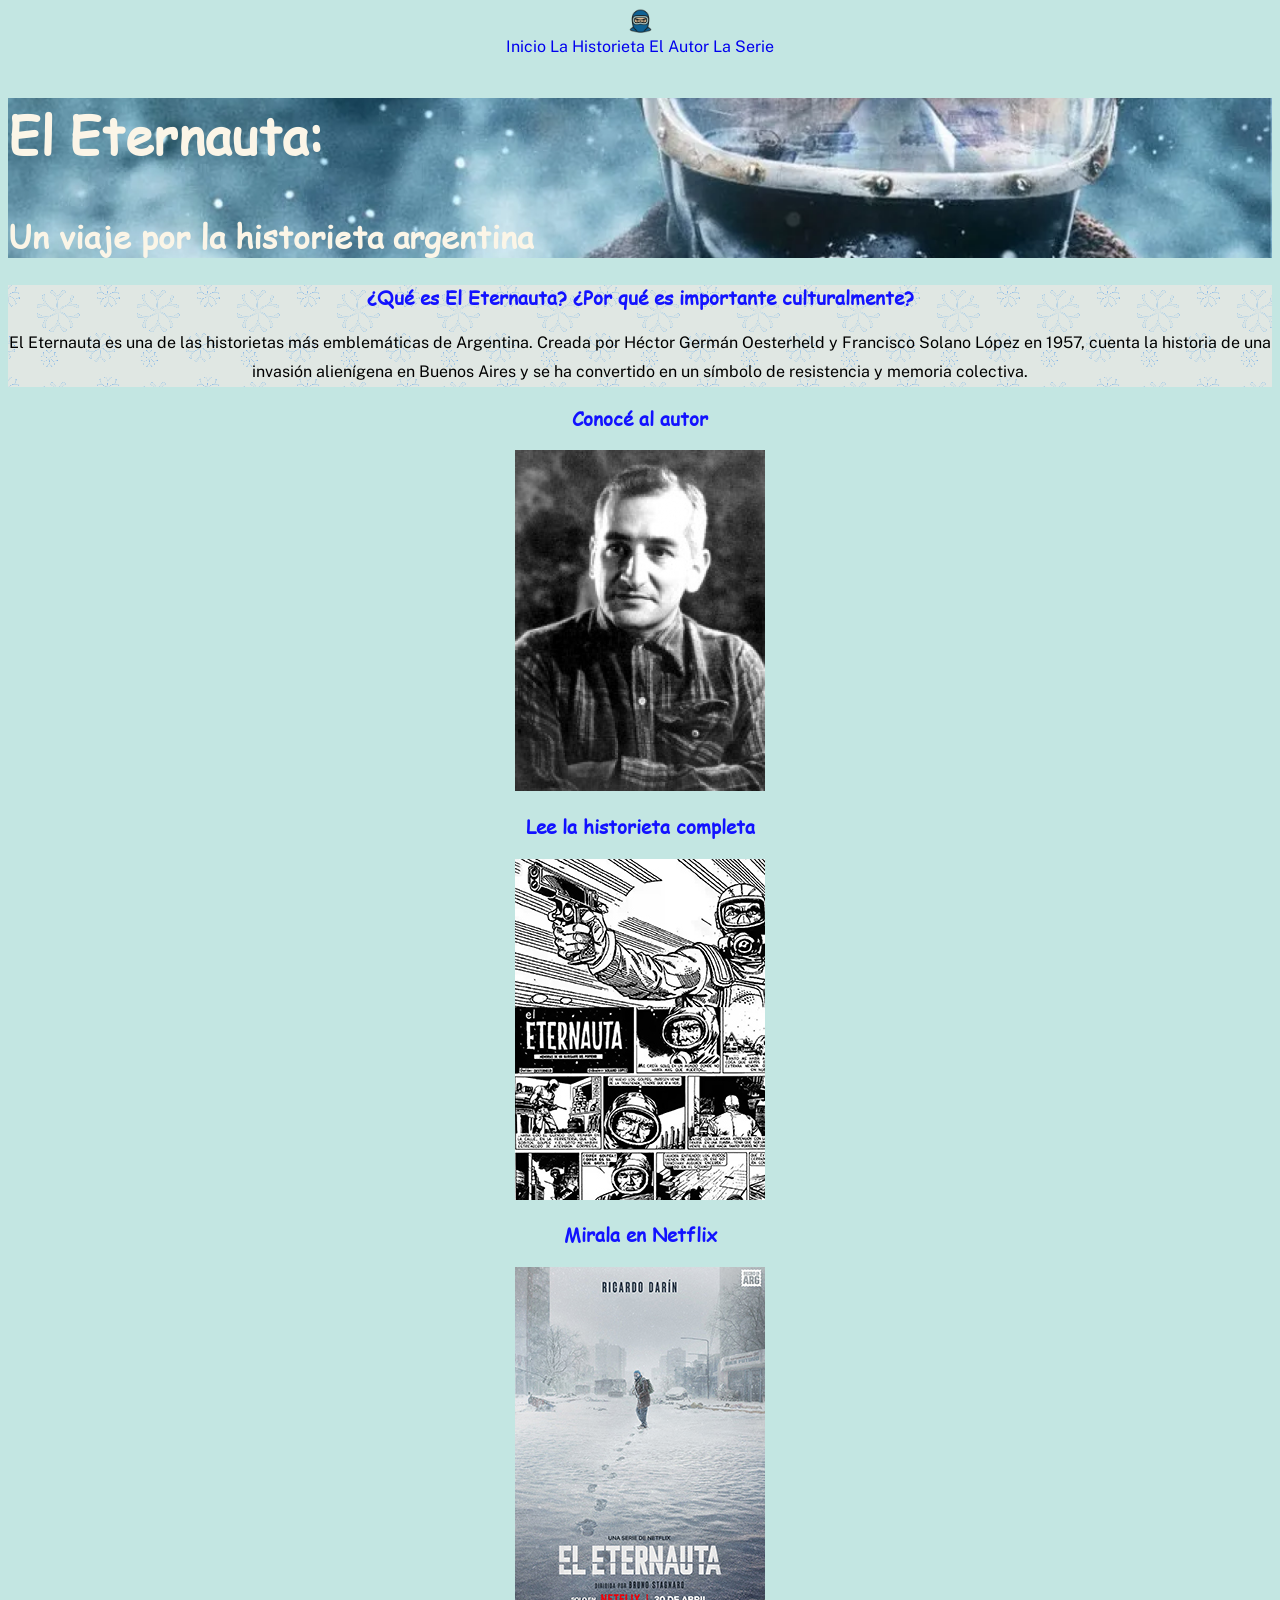
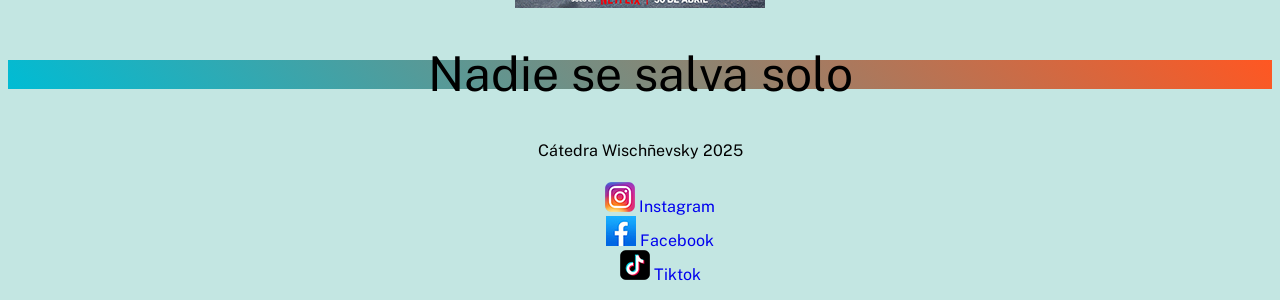
==== index.html @ 29f0e9a1 "la primera vez que pruebo subir mi tp" ====
<!DOCTYPE html>
<html>

<head>
    <meta charset="UTF-8" />
    <title>El Eternauta by Nerea</title>
    <link rel="stylesheet" type="text/css" href="estilos.css">
    <style>
        @import url('https://fonts.googleapis.com/css2?family=Public+Sans:ital,wght@0,100..900;1,100..900&display=swap');
    </style>
</head>

<body>
    <header>
        <img src="img/eternauta-logo.png" alt="Logo del Eternauta" width="25" height="25" />
        <nav>
            <a href="#">Inicio</a>
            <a href="#">La Historieta</a>
            <a href="#">El Autor</a>
            <a href="#">La Serie</a>
        </nav>
    </header>
    <main>
        <!-- Esto es un comentario -->
        <!-- Aca va ser un hero -->
        <section id="hero">
            <h1>El Eternauta:</h1>
            <h2>Un viaje por la historieta argentina</h2>
        </section>
        <!-- pequeña descripción -->
        <section id="bienvenida">
            <h3>¿Qué es El Eternauta? ¿Por qué es importante culturalmente?</h3>
            <p>El Eternauta es una de las historietas más emblemáticas de Argentina. Creada por Héctor Germán Oesterheld
                y Francisco Solano López en 1957, cuenta la historia de una invasión alienígena en Buenos Aires y se ha
                convertido en un símbolo de resistencia y memoria colectiva.</p>
        </section>
        <!-- sobre el autor -->
        <section>
            <article>
                <h3>Conocé al autor</h3>
                <img src="img/hector-german-oesterheld-joven.jpg" alt="Foto de Oesterheld Joven" width="250" height="341">
            </article>
            <article>
                <h3>Lee la historieta completa</h3>
                <img src="img/el-eternauta-comic-panel.jpg" alt="Página extraida del comic El Eternauta" width="250" height="341">
            </article>
            <article>
                <h3>Mirala en Netflix</h3>
                <img src="img/el-eternauta-netflix-poster.jpg" alt="Poster de El Eternauta para Netflix" width="250" height="341">
            </article>
        </section>
        <section id="frase">
            <p>Nadie se salva solo</p>
        </section>
    </main>
    <footer>
        <p>Cátedra Wischñevsky 2025</p>
        <ul>
            <li>
                <img src="img/instagram_icon.png" alt="ícono facebook">
                <a href="https://www.instagram.com/eleternauta_ok/">Instagram</a>
            </li>
            <li>
                <img src="img/facebook.jpg" alt="ícono facebook">
                <a href="https://www.facebook.com/watch/?v=2194918857628965">Facebook</a>
            </li>
            <li>
                <img src="img/tiktok-icon.webp" alt="ícono tiktok">
                <a href="https://www.tiktok.com/@eleternauta2025?lang=es-419">Tiktok</a>
            </li>
        </ul>
    </footer>
</body>

</html>
---- estilos.css ----
/* CSS DOCUMENT */
@charset "UTF-8";

/*configuraciones generales*/

@font-face {
    font-family: "Comic Sans";
    src: url(fuentes/comic.ttf) format(truetype);
    font-weight: normal;
    font-style: normal;
}

@font-face {
    font-family: "Comic Sans Bold";
    src: url(fuentes/comicbd.ttf) format(truetype);
    font-weight: bold;
    font-style: normal;
}

@font-face {
    font-family: "Comic Sans Italic";
    src: url(fuentes/comici.ttf) format(truetype);
    font-weight: normal;
    font-style: italic;
}

@font-face {
    font-family: "Comic Sans Bold Italic";
    src: url(fuentes/comicz.ttf) format(truetype);
    font-weight: bold;
    font-style: italic;
}

* {
    font-family: "Public Sans", sans-serif;
    text-align: center;
    list-style: none;
    text-decoration: none;
}

body {
    background-color: #c3e6e2;
}

/*aca empiezan las aplicaciones*/

h1,
h2,
h3 {
    font-family: 'Comic Sans', sans-serif;
    color: #2e2b25;

}

h1,
h2 {
    text-align: left;
    color: #fbf5e7;
}

h1 {
    font-size: 3.2rem;
    /*line-height: 1rem;*/
}

h2 {
    font-size: 2rem;
}

h3 {
    color: rgb(18, 18, 255);
}

p {
    text-wrap-style: balance;
    text-align: center;
    line-height: 1.8rem;
}

#hero {
    background-image: url(img/banner-hero-cara-darín.webp);
    background-size: cover;
    background-position: center;
}

#bienvenida {
    background-image: url(img/snow-pattern.png);
}

#frase {
    font-size: 3rem;
    background: linear-gradient(45deg, #00BCD4, #FF5722);
}
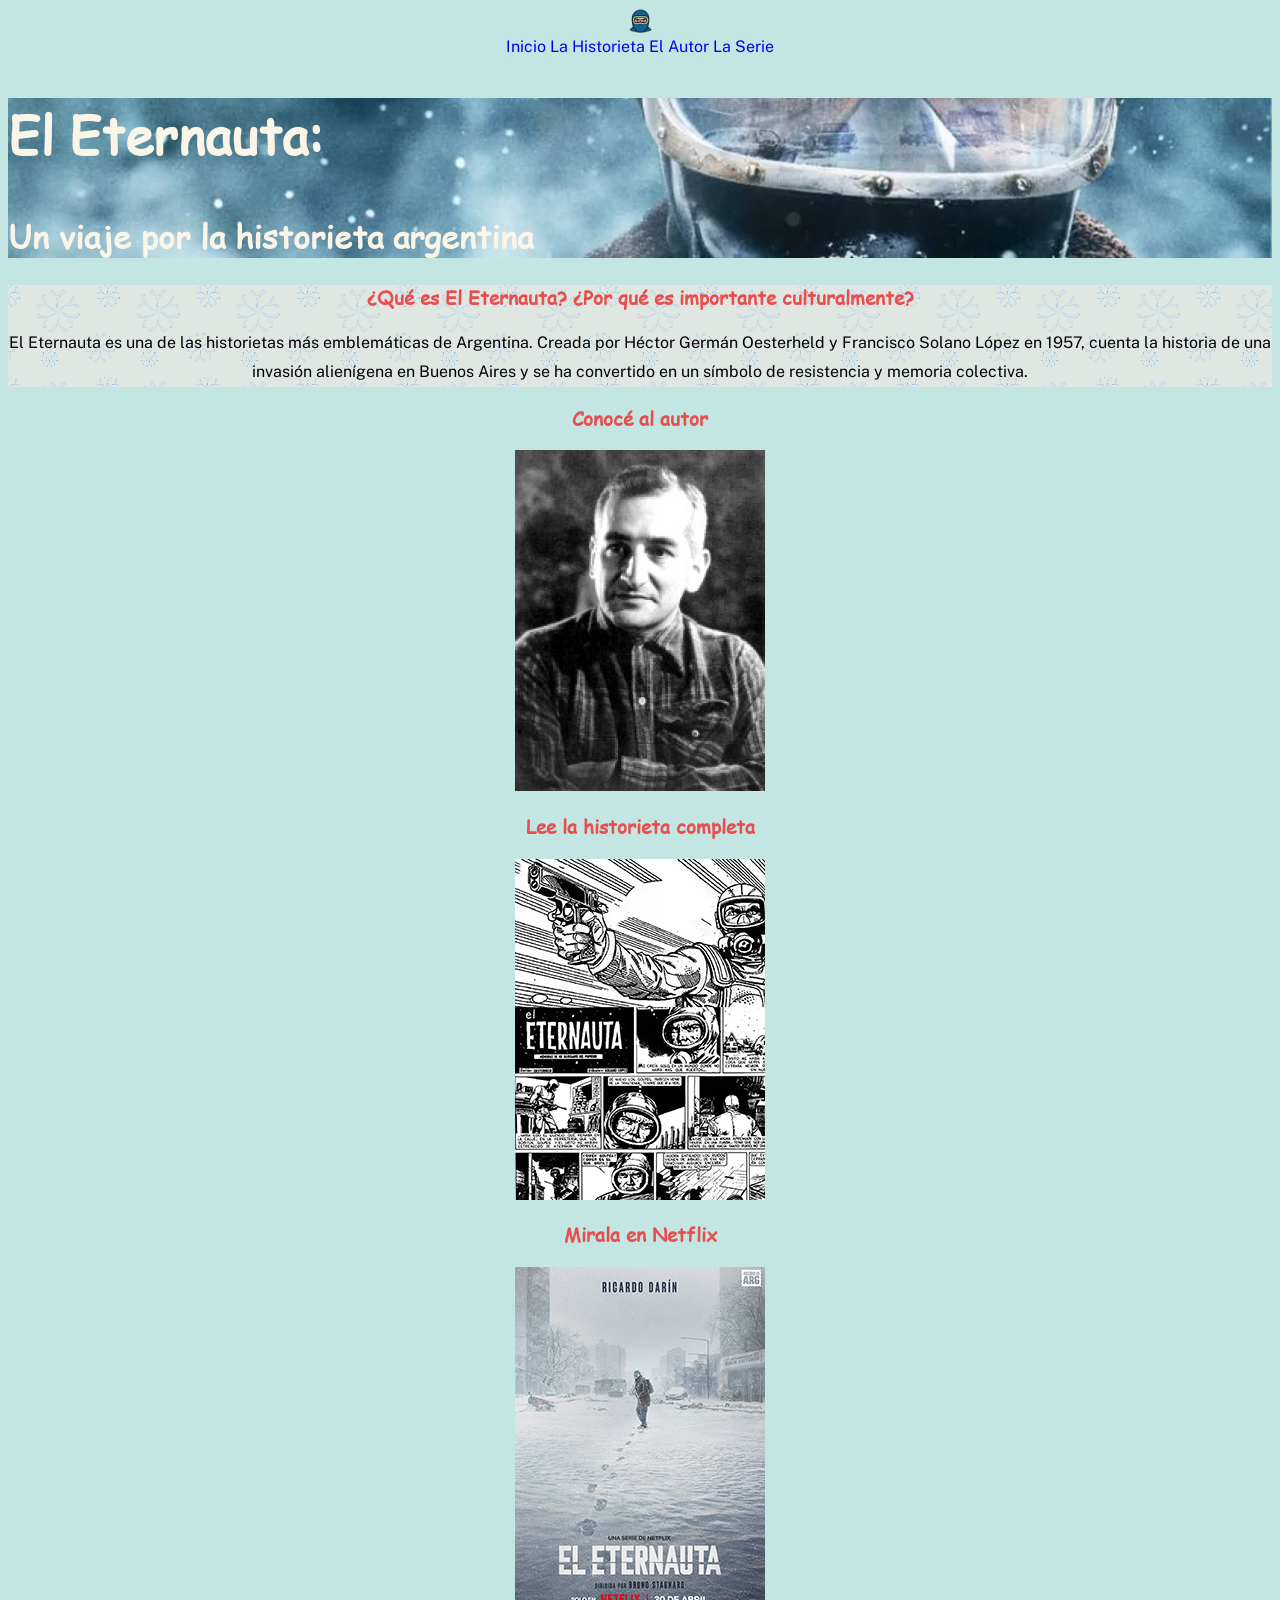
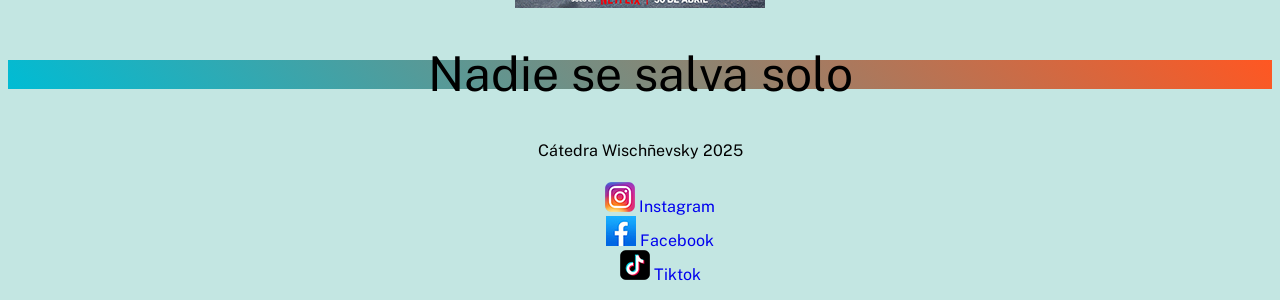
==== commit 432f50c0: "cambié color a h3" ====
--- a/index.html
+++ b/index.html
@@ -36,10 +36,10 @@
         </section>
         <!-- sobre el autor -->
         <section>
-            <article>
+            <articule>
                 <h3>Conocé al autor</h3>
                 <img src="img/hector-german-oesterheld-joven.jpg" alt="Foto de Oesterheld Joven" width="250" height="341">
-            </article>
+            </articule>
             <article>
                 <h3>Lee la historieta completa</h3>
                 <img src="img/el-eternauta-comic-panel.jpg" alt="Página extraida del comic El Eternauta" width="250" height="341">
--- a/estilos.css
+++ b/estilos.css
@@ -68,7 +68,7 @@
 }
 
 h3 {
-    color: rgb(18, 18, 255);
+    color: rgb(232, 78, 78);
 }
 
 p {
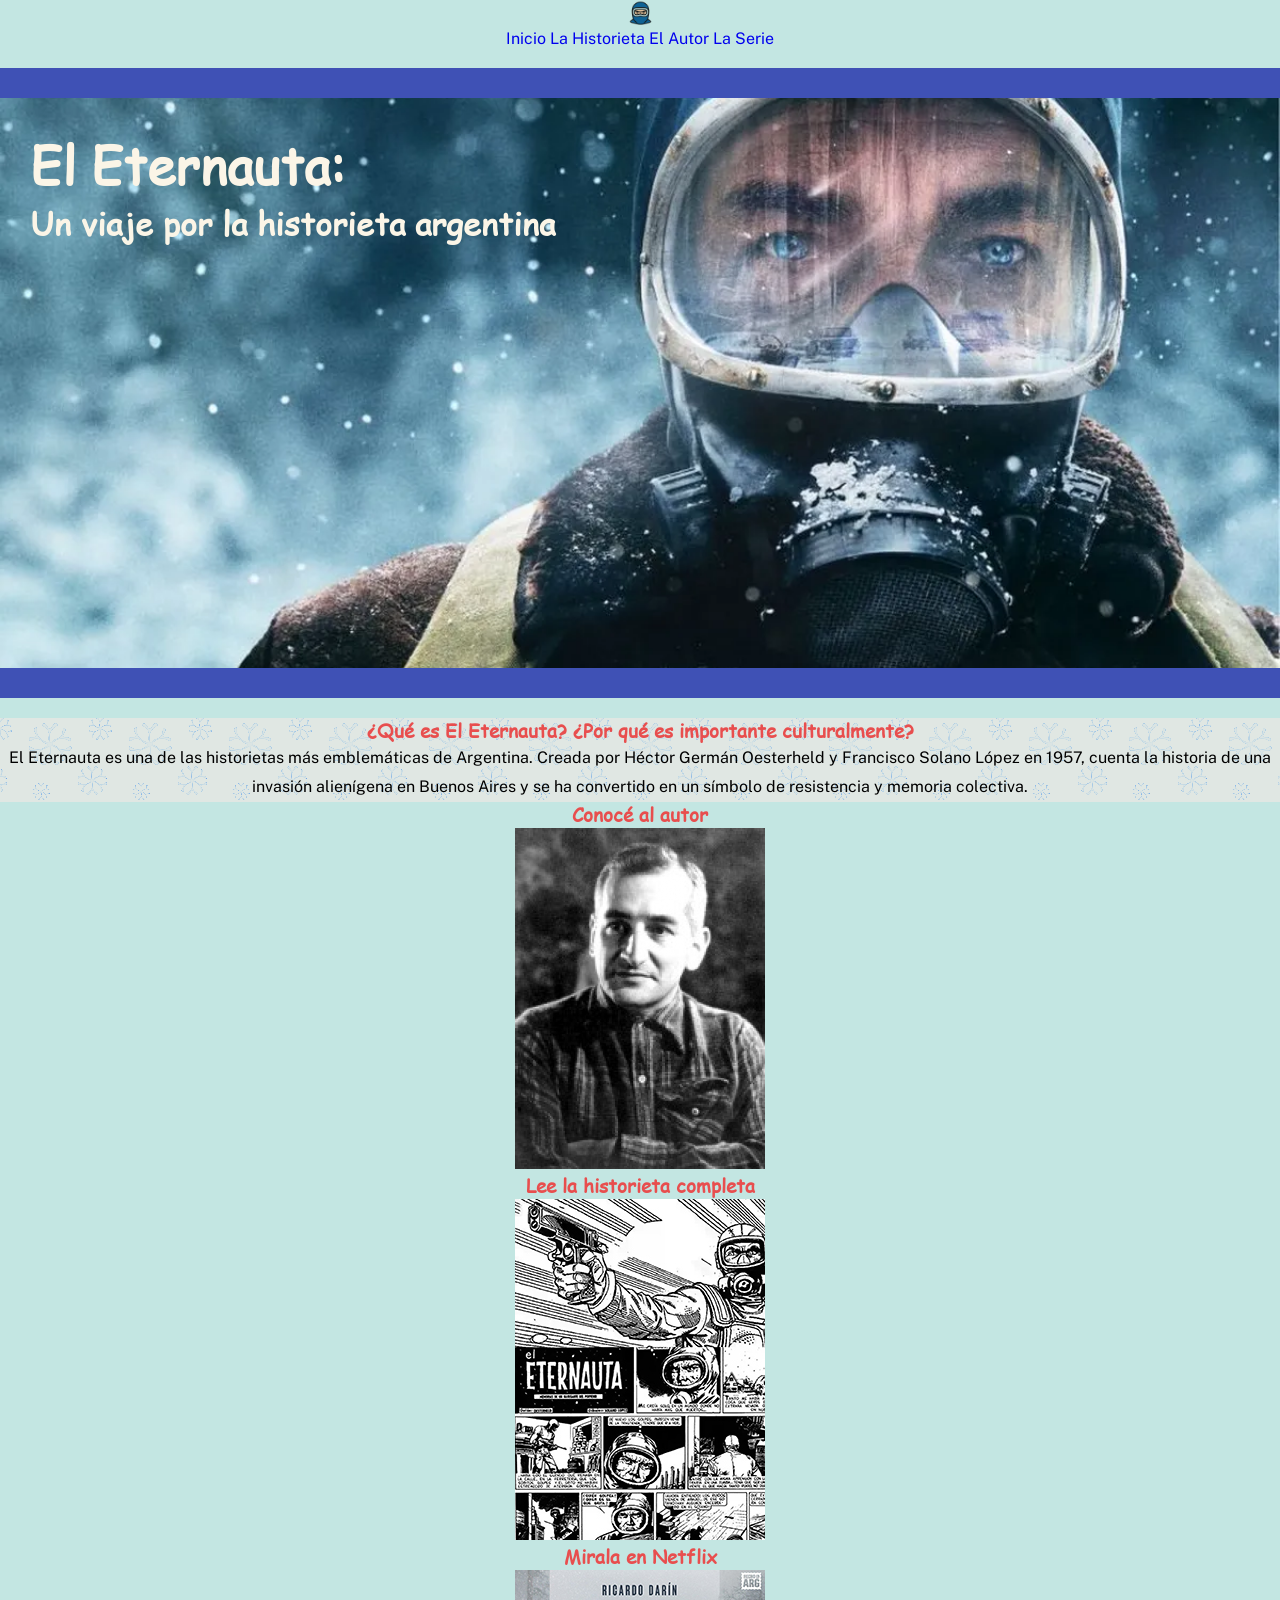
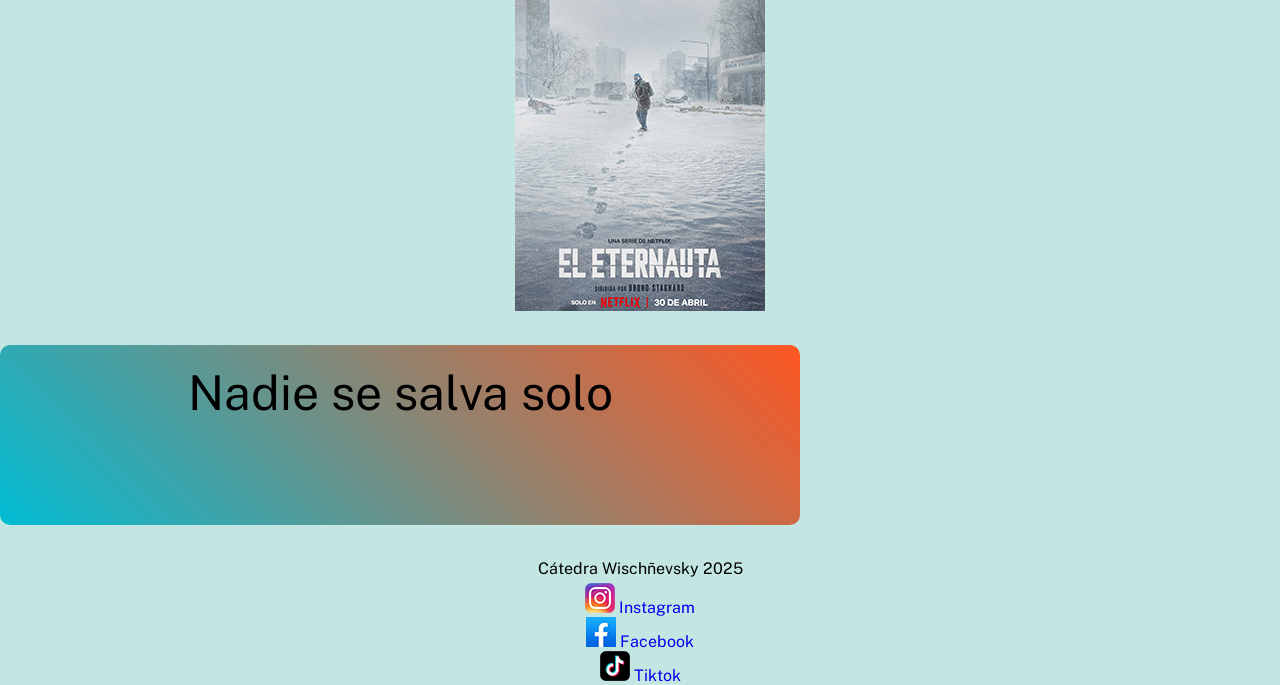
==== commit 81227940: "pruebita" ====
--- a/index.html
+++ b/index.html
@@ -21,7 +21,6 @@
         </nav>
     </header>
     <main>
-        <!-- Esto es un comentario -->
         <!-- Aca va ser un hero -->
         <section id="hero">
             <h1>El Eternauta:</h1>
@@ -36,10 +35,10 @@
         </section>
         <!-- sobre el autor -->
         <section>
-            <articule>
+            <article>
                 <h3>Conocé al autor</h3>
                 <img src="img/hector-german-oesterheld-joven.jpg" alt="Foto de Oesterheld Joven" width="250" height="341">
-            </articule>
+            </article>
             <article>
                 <h3>Lee la historieta completa</h3>
                 <img src="img/el-eternauta-comic-panel.jpg" alt="Página extraida del comic El Eternauta" width="250" height="341">
@@ -72,4 +71,4 @@
     </footer>
 </body>
 
-</html>+</html>
--- a/estilos.css
+++ b/estilos.css
@@ -36,6 +36,9 @@
     text-align: center;
     list-style: none;
     text-decoration: none;
+    margin: 0;
+    padding: 0;
+    box-sizing: border-box;
 }
 
 body {
@@ -81,7 +84,17 @@
     background-image: url(img/banner-hero-cara-darín.webp);
     background-size: cover;
     background-position: center;
+    height: 70vh;
+    padding: 30px;
+    margin: 20px 0;
+    border-top-width: 30px;
+    border-bottom-width: 30px;
+    border-left-width: 0;
+    border-right-width: 0;
+    border-color: #3F51B5;
+    border-style: solid;
 }
+
 
 #bienvenida {
     background-image: url(img/snow-pattern.png);
@@ -90,4 +103,14 @@
 #frase {
     font-size: 3rem;
     background: linear-gradient(45deg, #00BCD4, #FF5722);
-}+    padding: 20px;
+    min-height: 20vh;
+    line-height: 3rem;
+    max-width: 800px;
+    margin: 30px 0;
+    border-radius: 10px;
+
+    p {
+        line-height: 3.5rem;
+    }
+}
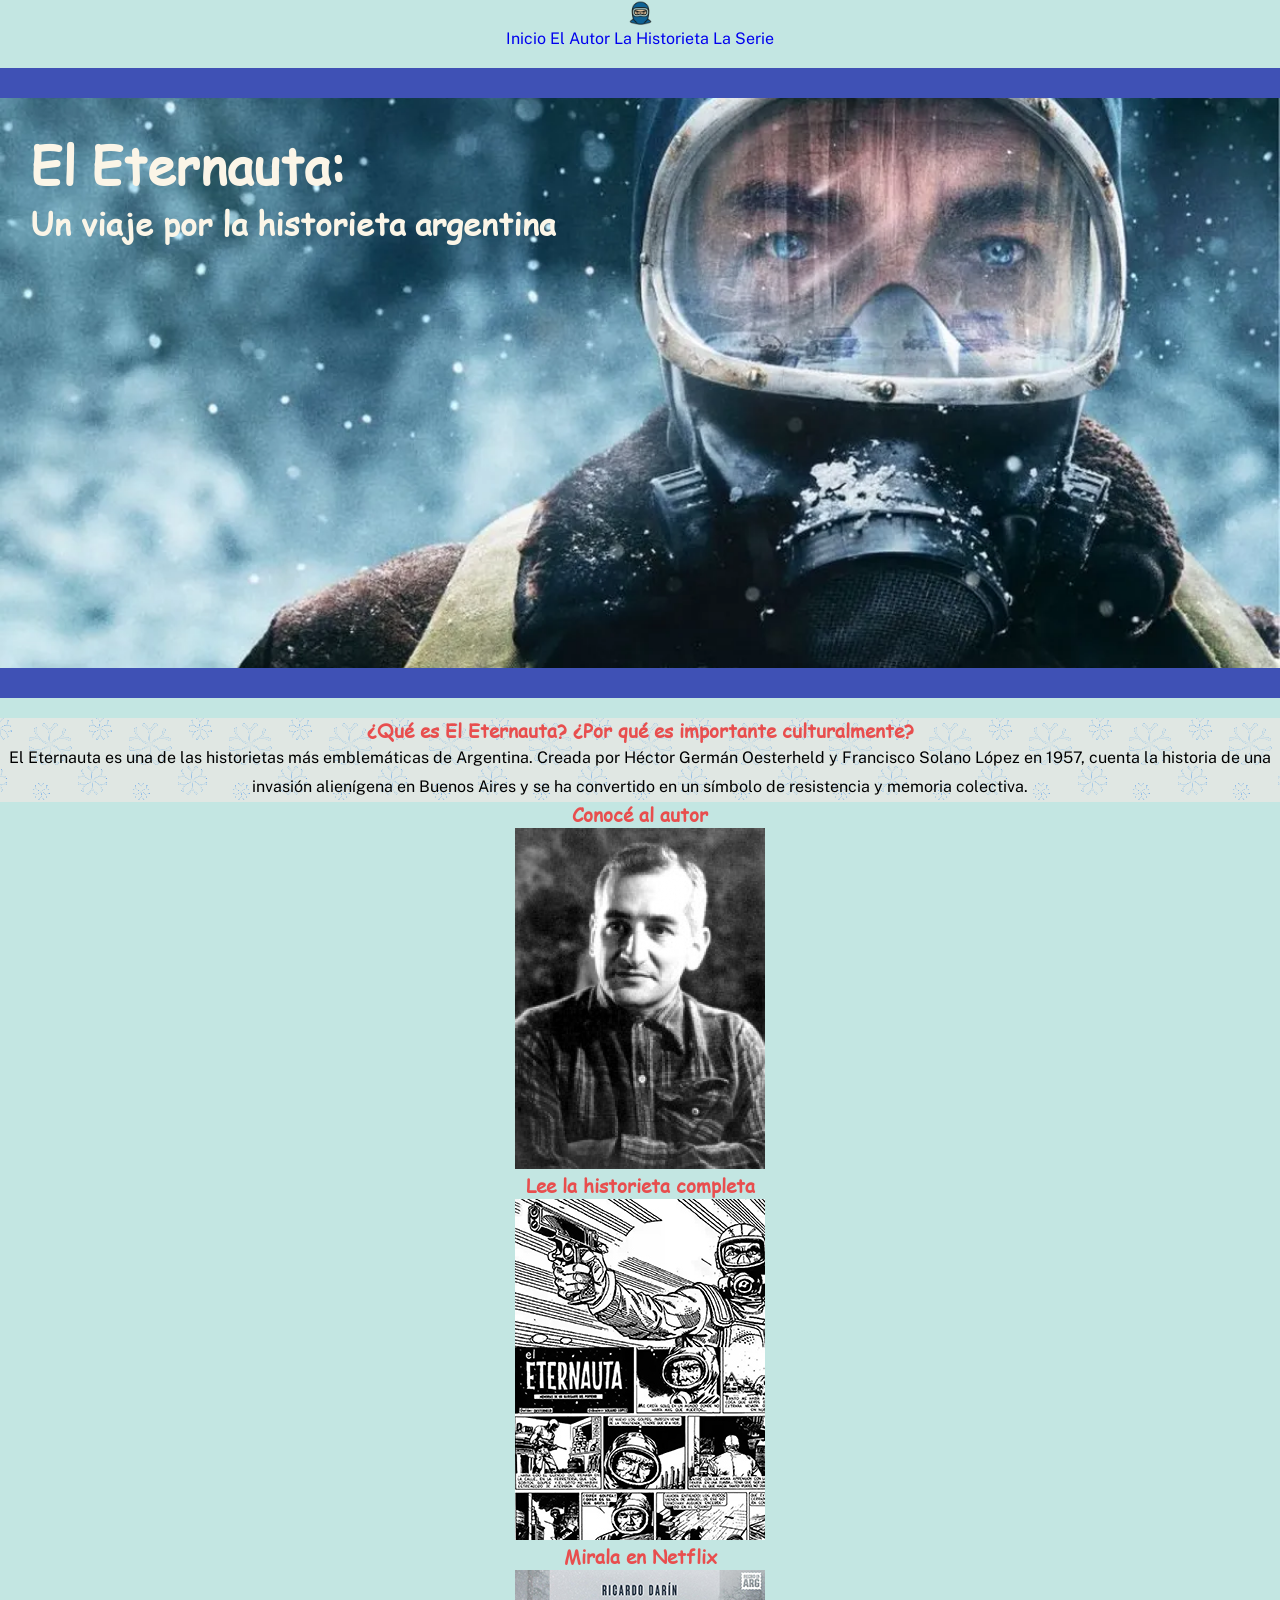
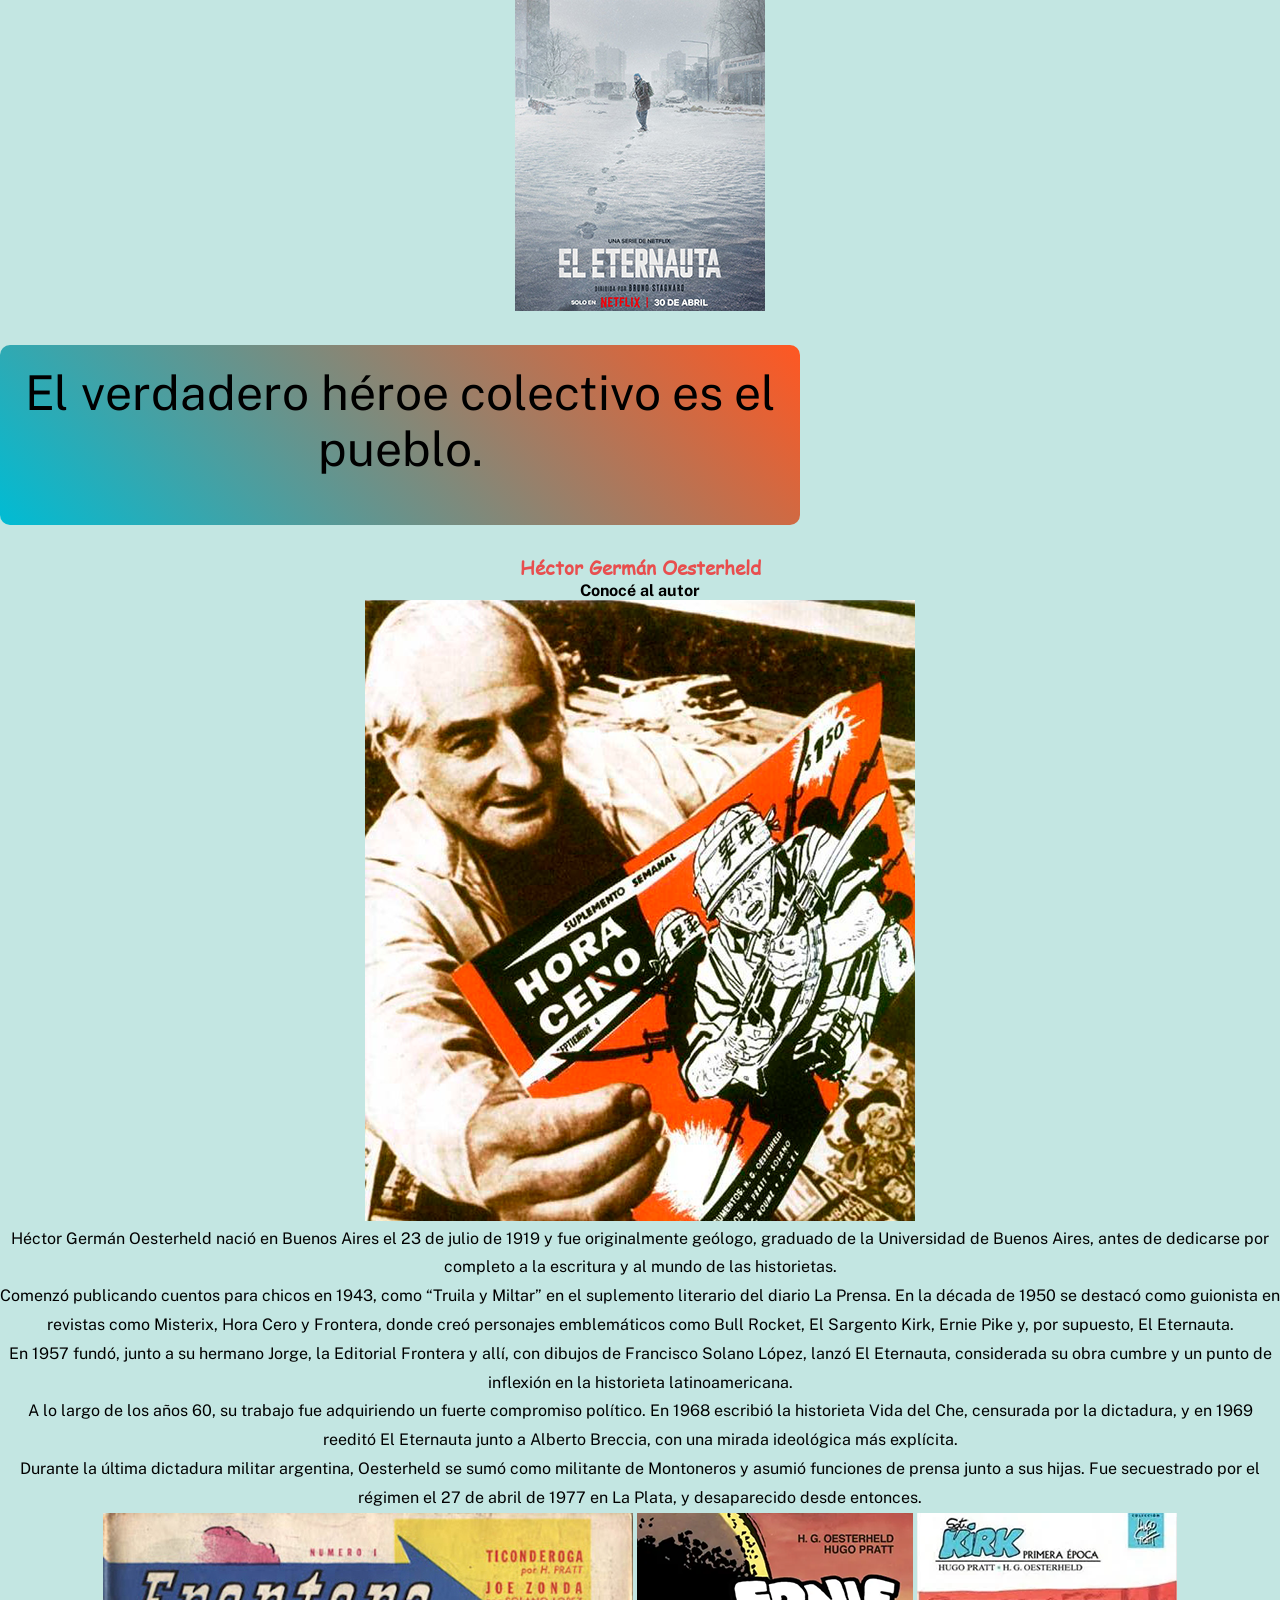
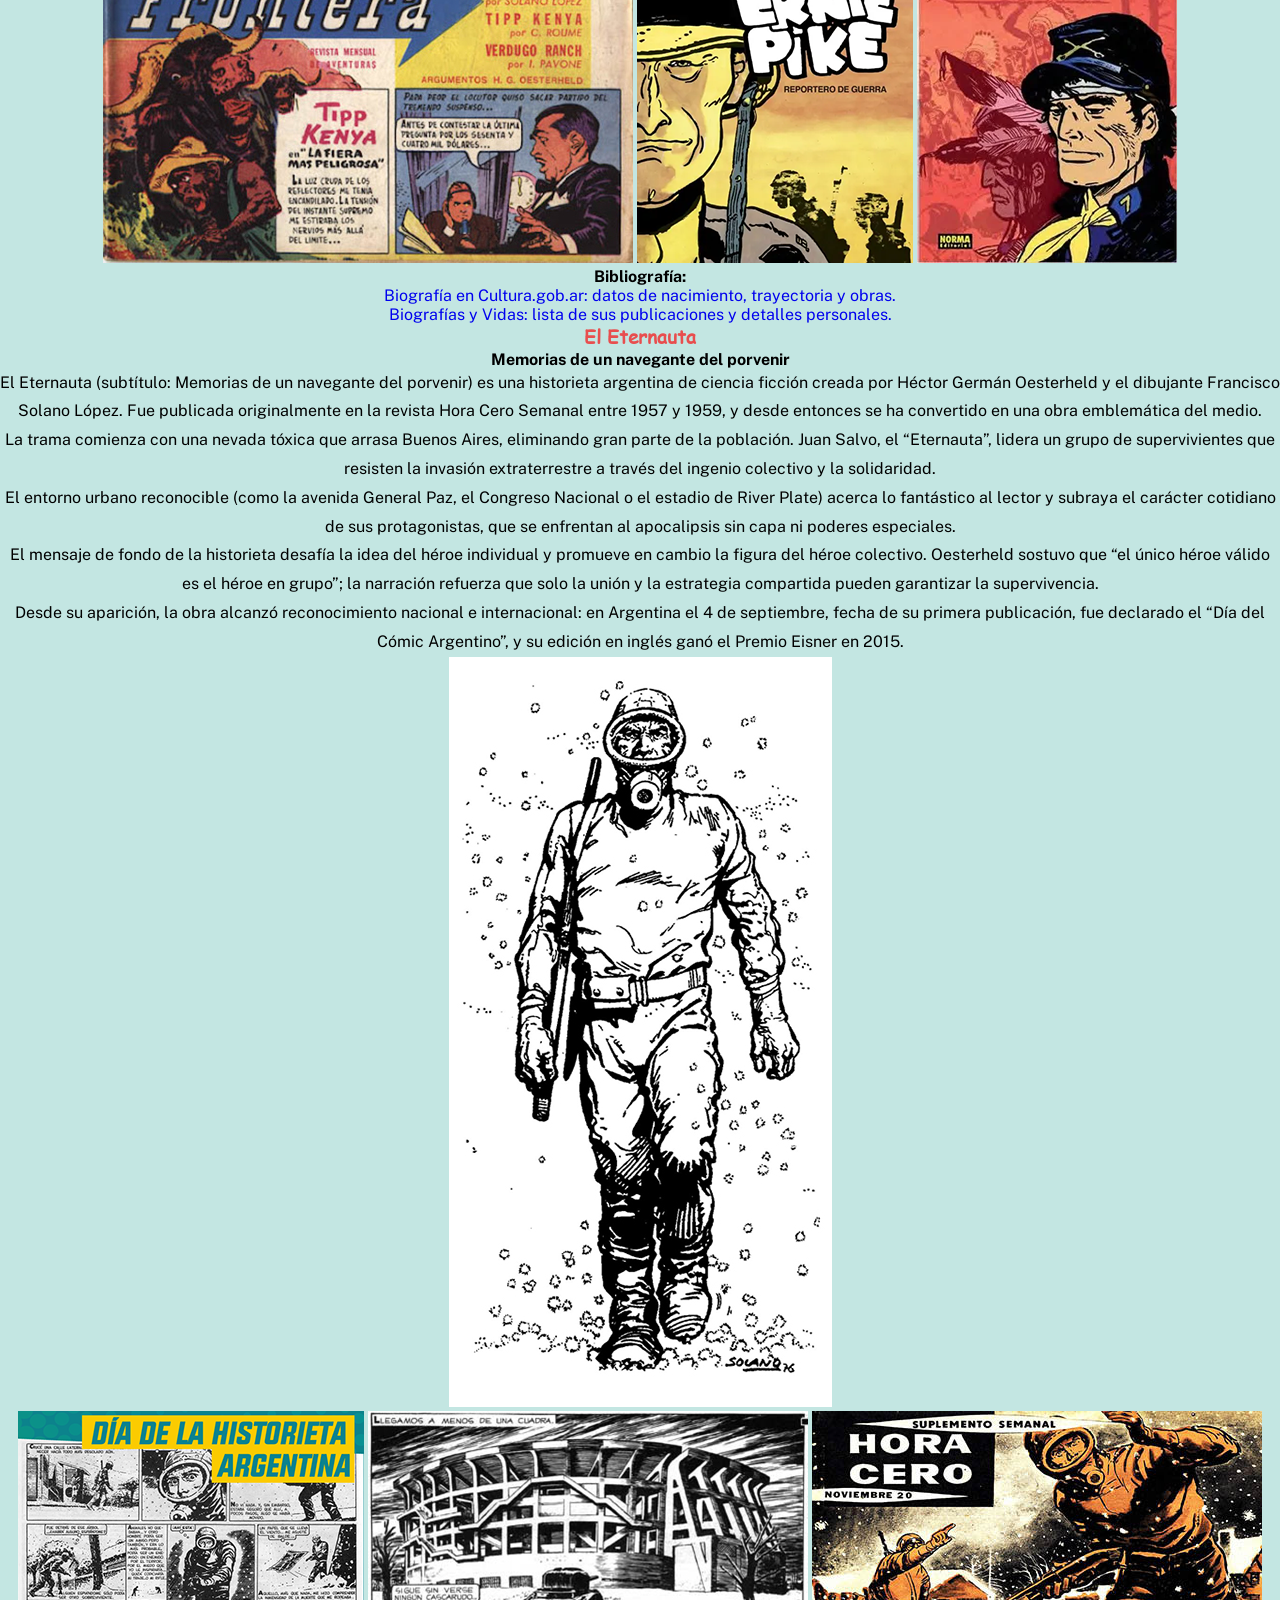
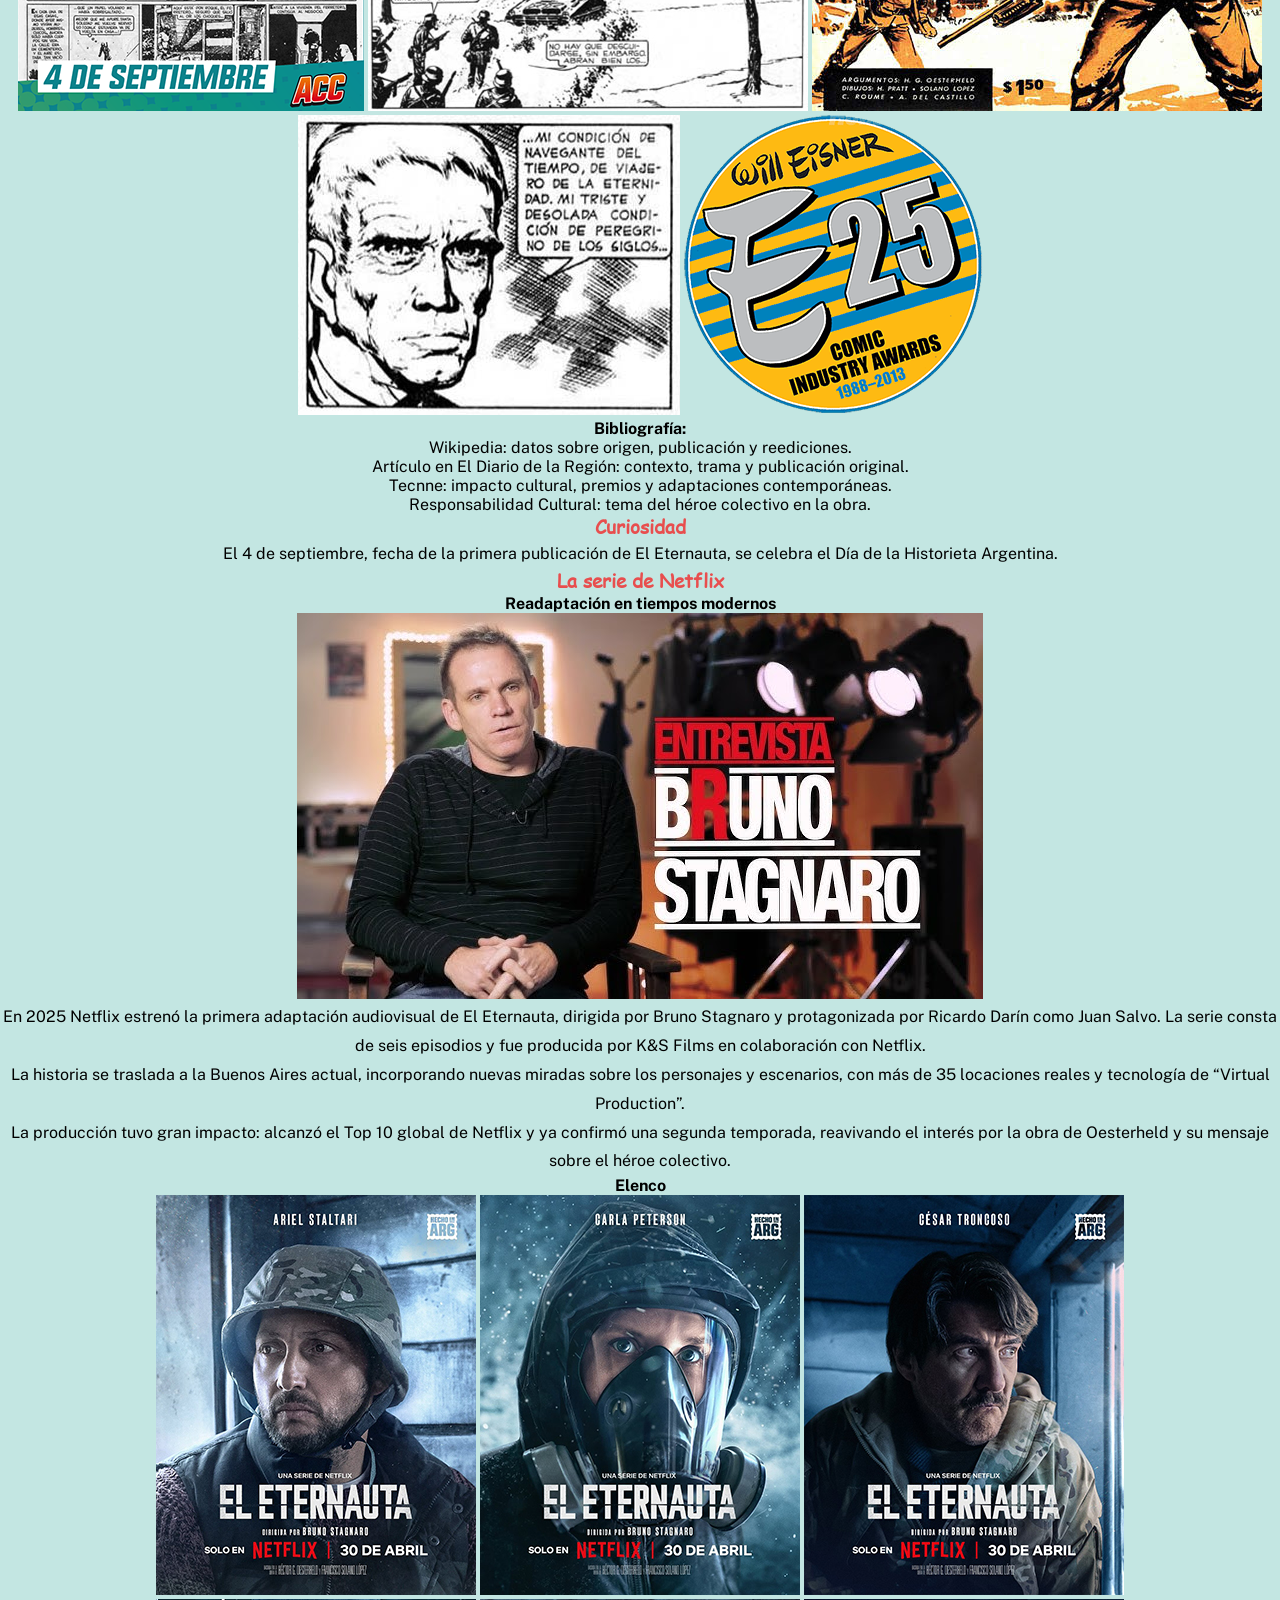
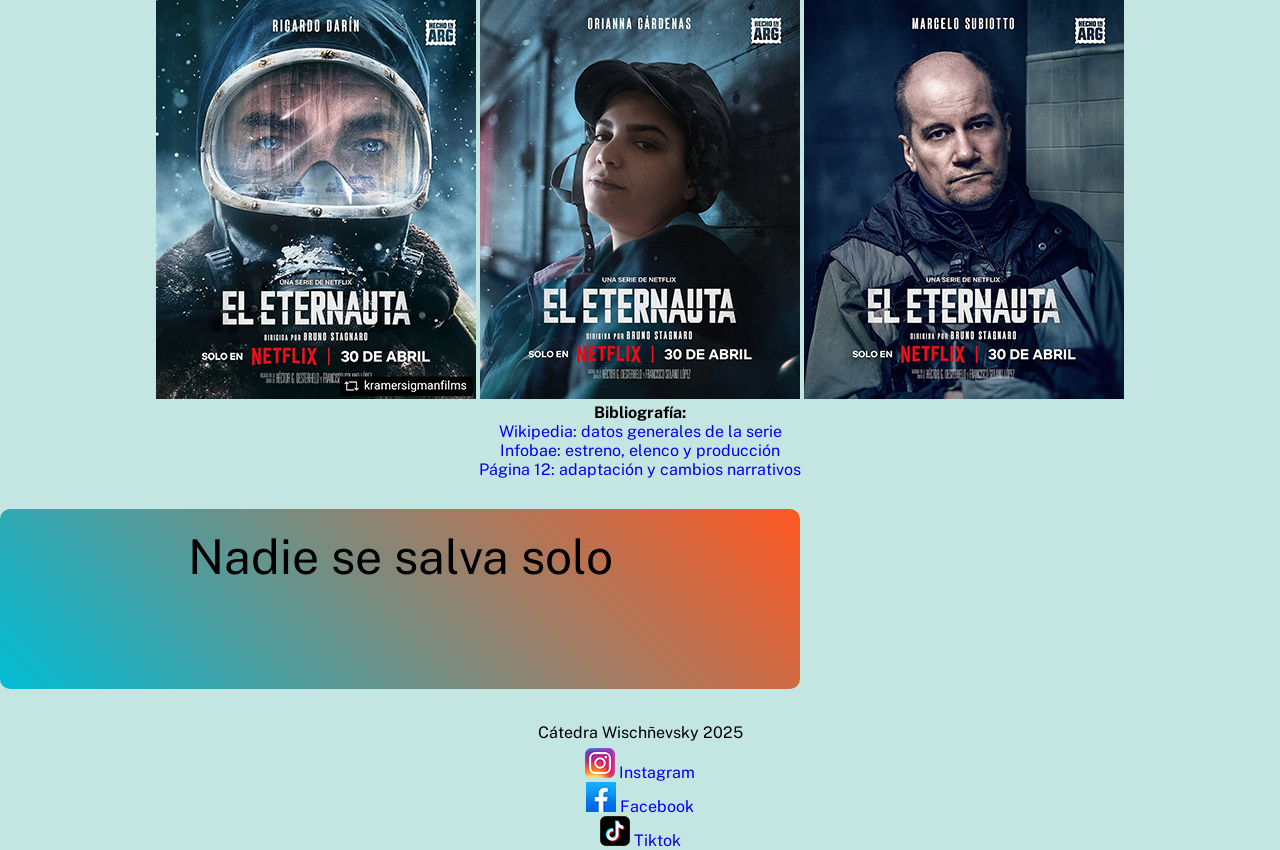
==== commit 3dd8e5e2: "ampliación de la info en html" ====
--- a/index.html
+++ b/index.html
@@ -15,8 +15,8 @@
         <img src="img/eternauta-logo.png" alt="Logo del Eternauta" width="25" height="25" />
         <nav>
             <a href="#">Inicio</a>
+            <a href="#">El Autor</a>
             <a href="#">La Historieta</a>
-            <a href="#">El Autor</a>
             <a href="#">La Serie</a>
         </nav>
     </header>
@@ -33,24 +33,150 @@
                 y Francisco Solano López en 1957, cuenta la historia de una invasión alienígena en Buenos Aires y se ha
                 convertido en un símbolo de resistencia y memoria colectiva.</p>
         </section>
-        <!-- sobre el autor -->
-        <section>
+
+        <section>
+            <a>
+                <h3>Conocé al autor</h3>
+                <img src="img/hector-german-oesterheld-joven.jpg" alt="Foto de Oesterheld Joven" width="250"
+                    height="341">
+            </a>
+            <a>
+                <h3>Lee la historieta completa</h3>
+                <img src="img/el-eternauta-comic-panel.jpg" alt="Página extraida del comic El Eternauta" width="250"
+                    height="341">
+            </a>
+            <a>
+                <h3>Mirala en Netflix</h3>
+                <img src="img/el-eternauta-netflix-poster.jpg" alt="Poster de El Eternauta para Netflix" width="250"
+                    height="341">
+            </a>
+        </section>
+
+        <blockquote class="frase">
+            <p>El verdadero héroe colectivo es el pueblo.</p>
+        </blockquote>
+
+        <section>
+            <h3>Héctor Germán Oesterheld</h3>
+            <h4>Conocé al autor</h4>
             <article>
-                <h3>Conocé al autor</h3>
-                <img src="img/hector-german-oesterheld-joven.jpg" alt="Foto de Oesterheld Joven" width="250" height="341">
+                <img src="img/el-autor/oesterheld-hora-cero.png" alt="">
+                <p>Héctor Germán Oesterheld nació en Buenos Aires el 23 de julio de 1919 y fue originalmente geólogo,
+                    graduado de la Universidad de Buenos Aires, antes de dedicarse por completo a la escritura y al
+                    mundo de
+                    las historietas.</p>
+                <p>Comenzó publicando cuentos para chicos en 1943, como “Truila y Miltar” en el suplemento literario del
+                    diario <span>La Prensa</span>. En la década de 1950 se destacó como
+                    guionista en revistas como Misterix, Hora Cero y Frontera, donde creó personajes emblemáticos como
+                    Bull
+                    Rocket, El Sargento Kirk, Ernie Pike y, por supuesto, <span>El Eternauta</span>.</p>
+                <p>En 1957 fundó, junto a su hermano Jorge, la Editorial Frontera y allí, con dibujos de Francisco
+                    Solano
+                    López, lanzó <span>El Eternauta</span>, considerada su obra cumbre y un punto de inflexión en la
+                    historieta latinoamericana.</p>
+                <p>A lo largo de los años 60, su trabajo fue adquiriendo un fuerte compromiso político. En 1968 escribió
+                    la
+                    historieta <span>Vida del Che</span>, censurada por la dictadura, y en 1969 reeditó <span>El
+                        Eternauta</span>
+                    junto a Alberto Breccia, con una mirada ideológica más explícita.</p>
+                <p>Durante la última dictadura militar argentina, Oesterheld se sumó como militante de Montoneros y
+                    asumió
+                    funciones de prensa junto a sus hijas. Fue secuestrado por el régimen el 27 de abril de 1977 en La
+                    Plata, y desaparecido desde entonces.</p>
             </article>
+            <img src="img/el-autor/editorial-frontera.jpg" alt="">
+            <img src="img/el-autor/ernie-pike.webp" alt="">
+            <img src="img/el-autor/sargento-kirk.webp" alt="">
+            <h4>Bibliografía:</h4>
+            <ul>
+                <li><a href="https://www.cultura.gob.ar/hector-g-oesterheld-el-fundador-de-la-historieta-argentina-moderna-9280/"
+                        target="_blank">Biografía en Cultura.gob.ar: datos de nacimiento, trayectoria y obras.</a></li>
+                <li><a href="https://www.biografiasyvidas.com/biografia/o/oesterheld.htm" target="_blank">Biografías y
+                        Vidas: lista de sus publicaciones y detalles personales.</a></li>
+            </ul>
+        </section>
+
+        <section>
+            <h3>El Eternauta</h3>
+            <h4>Memorias de un navegante del porvenir</h4>
             <article>
-                <h3>Lee la historieta completa</h3>
-                <img src="img/el-eternauta-comic-panel.jpg" alt="Página extraida del comic El Eternauta" width="250" height="341">
+                <p><span>El Eternauta</span> (subtítulo: Memorias de un navegante del porvenir) es una
+                    historieta argentina de ciencia ficción creada por Héctor Germán Oesterheld y el dibujante Francisco
+                    Solano López. Fue publicada originalmente en la revista <span>Hora Cero Semanal</span> entre 1957 y
+                    1959, y desde entonces se ha convertido en una obra emblemática del medio.</p>
+                <p>La trama comienza con una nevada tóxica que arrasa Buenos Aires, eliminando gran parte de la
+                    población. Juan Salvo, el “Eternauta”, lidera un grupo de supervivientes que resisten la invasión
+                    extraterrestre a través del ingenio colectivo y la solidaridad.</p>
+                <p>El entorno urbano reconocible (como la avenida General Paz, el Congreso Nacional o el estadio de
+                    River Plate) acerca lo fantástico al lector y subraya el carácter cotidiano de sus protagonistas,
+                    que se enfrentan al apocalipsis sin capa ni poderes especiales.</p>
+                <p>El mensaje de fondo de la historieta desafía la idea del héroe individual y promueve en cambio la
+                    figura del héroe colectivo. Oesterheld sostuvo que “el único héroe válido es el héroe en grupo”; la
+                    narración refuerza que solo la unión y la estrategia compartida pueden garantizar la supervivencia.
+                </p>
+                <p>Desde su aparición, la obra alcanzó reconocimiento nacional e internacional: en Argentina el 4 de
+                    septiembre, fecha de su primera publicación, fue declarado el “Día del Cómic Argentino”, y su
+                    edición en inglés ganó el Premio Eisner en 2015.</p>
+                <img src="img/la-historieta/el-eternauta-fullbody.jpg" alt="">
             </article>
+            <img src="img/la-historieta/dia-de-la-historieta.png" alt="">
+            <img src="img/la-historieta/estadio-river.jpg" alt="">
+            <img src="img/la-historieta/hora-cero-semanal.jpg" alt="">
+            <img src="img/la-historieta/juan-salvo.jpg" alt="">
+            <img src="img/la-historieta/premio-einser.png" alt="">
+            <h4>Bibliografía:</h4>
+            <ul>
+                <li>Wikipedia: datos sobre origen, publicación y reediciones.</li>
+                <li>Artículo en El Diario de la Región: contexto, trama y publicación original.</li>
+                <li>Tecnne: impacto cultural, premios y adaptaciones contemporáneas.</li>
+                <li>Responsabilidad Cultural: tema del héroe colectivo en la obra.</li>
+            </ul>
+        </section>
+        <aside>
+            <h3>Curiosidad</h3>
+            <p>El 4 de septiembre, fecha de la primera publicación de <span>El Eternauta</span>, se celebra el <span>Día
+                    de la Historieta Argentina</span>.</p>
+        </aside>
+        <section>
+            <h3>La serie de Netflix</h3>
+            <h4>Readaptación en tiempos modernos</h4>
             <article>
-                <h3>Mirala en Netflix</h3>
-                <img src="img/el-eternauta-netflix-poster.jpg" alt="Poster de El Eternauta para Netflix" width="250" height="341">
+                <img src="img/la-serie/bruno-stagnaro.jpg" alt="">
+                <p>En 2025 Netflix estrenó la primera adaptación audiovisual de <span>El Eternauta</span>, dirigida por
+                    Bruno Stagnaro y protagonizada por <span>Ricardo Darín</span> como Juan Salvo. La serie consta de
+                    seis episodios y fue producida por K&S Films en colaboración con Netflix.</p>
+                <p>La historia se traslada a la Buenos Aires actual, incorporando nuevas miradas sobre los personajes y
+                    escenarios, con más de 35 locaciones reales y tecnología de “Virtual Production”.</p>
+                <p>La producción tuvo gran impacto: alcanzó el Top 10 global de Netflix y ya confirmó una segunda
+                    temporada, reavivando el interés por la obra de Oesterheld y su mensaje sobre el héroe colectivo.
+                </p>
             </article>
-        </section>
-        <section id="frase">
+            <h4>Elenco</h4>
+            <img src="img/la-serie/ariel-staltari.jpg" alt="">
+            <img src="img/la-serie/carla-petterson.jpg" alt="">
+            <img src="img/la-serie/césar-troncoso.jpg" alt="">
+            <img src="img/la-serie/ricardo-darín.webp" alt="">
+            <img src="img/la-serie/oriana-cardenas.jpg" alt="">
+            <img src="img/la-serie/marcelo-subiotto.jpg" alt="">
+            <h4>Bibliografía:</h4>
+            <ul>
+                <li><a href="https://es.wikipedia.org/wiki/El_Eternauta_(serie_de_televisi%C3%B3n)"
+                        target="_blank">Wikipedia: datos
+                        generales de la serie</a></li>
+                <li><a href="https://www.infobae.com/que-puedo-ver/2025/03/06/el-eternauta-la-iconica-novela-grafica-argentina-llega-a-netflix-con-una-ambiciosa-adaptacion-audiovisual/"
+                        target="_blank">Infobae:
+                        estreno, elenco y producción</a></li>
+                <li><a href="https://www.pagina12.com.ar/822278-el-eternauta-respeto-la-serie-de-netflix-la-esencia-del-comi"
+                        target="_blank">Página
+                        12: adaptación y cambios narrativos</a>
+                </li>
+            </ul>
+        </section>
+
+        <blockquote class="frase">
             <p>Nadie se salva solo</p>
-        </section>
+        </blockquote>
+
     </main>
     <footer>
         <p>Cátedra Wischñevsky 2025</p>
@@ -71,4 +197,4 @@
     </footer>
 </body>
 
-</html>
+</html>
--- a/estilos.css
+++ b/estilos.css
@@ -100,7 +100,7 @@
     background-image: url(img/snow-pattern.png);
 }
 
-#frase {
+.frase {
     font-size: 3rem;
     background: linear-gradient(45deg, #00BCD4, #FF5722);
     padding: 20px;
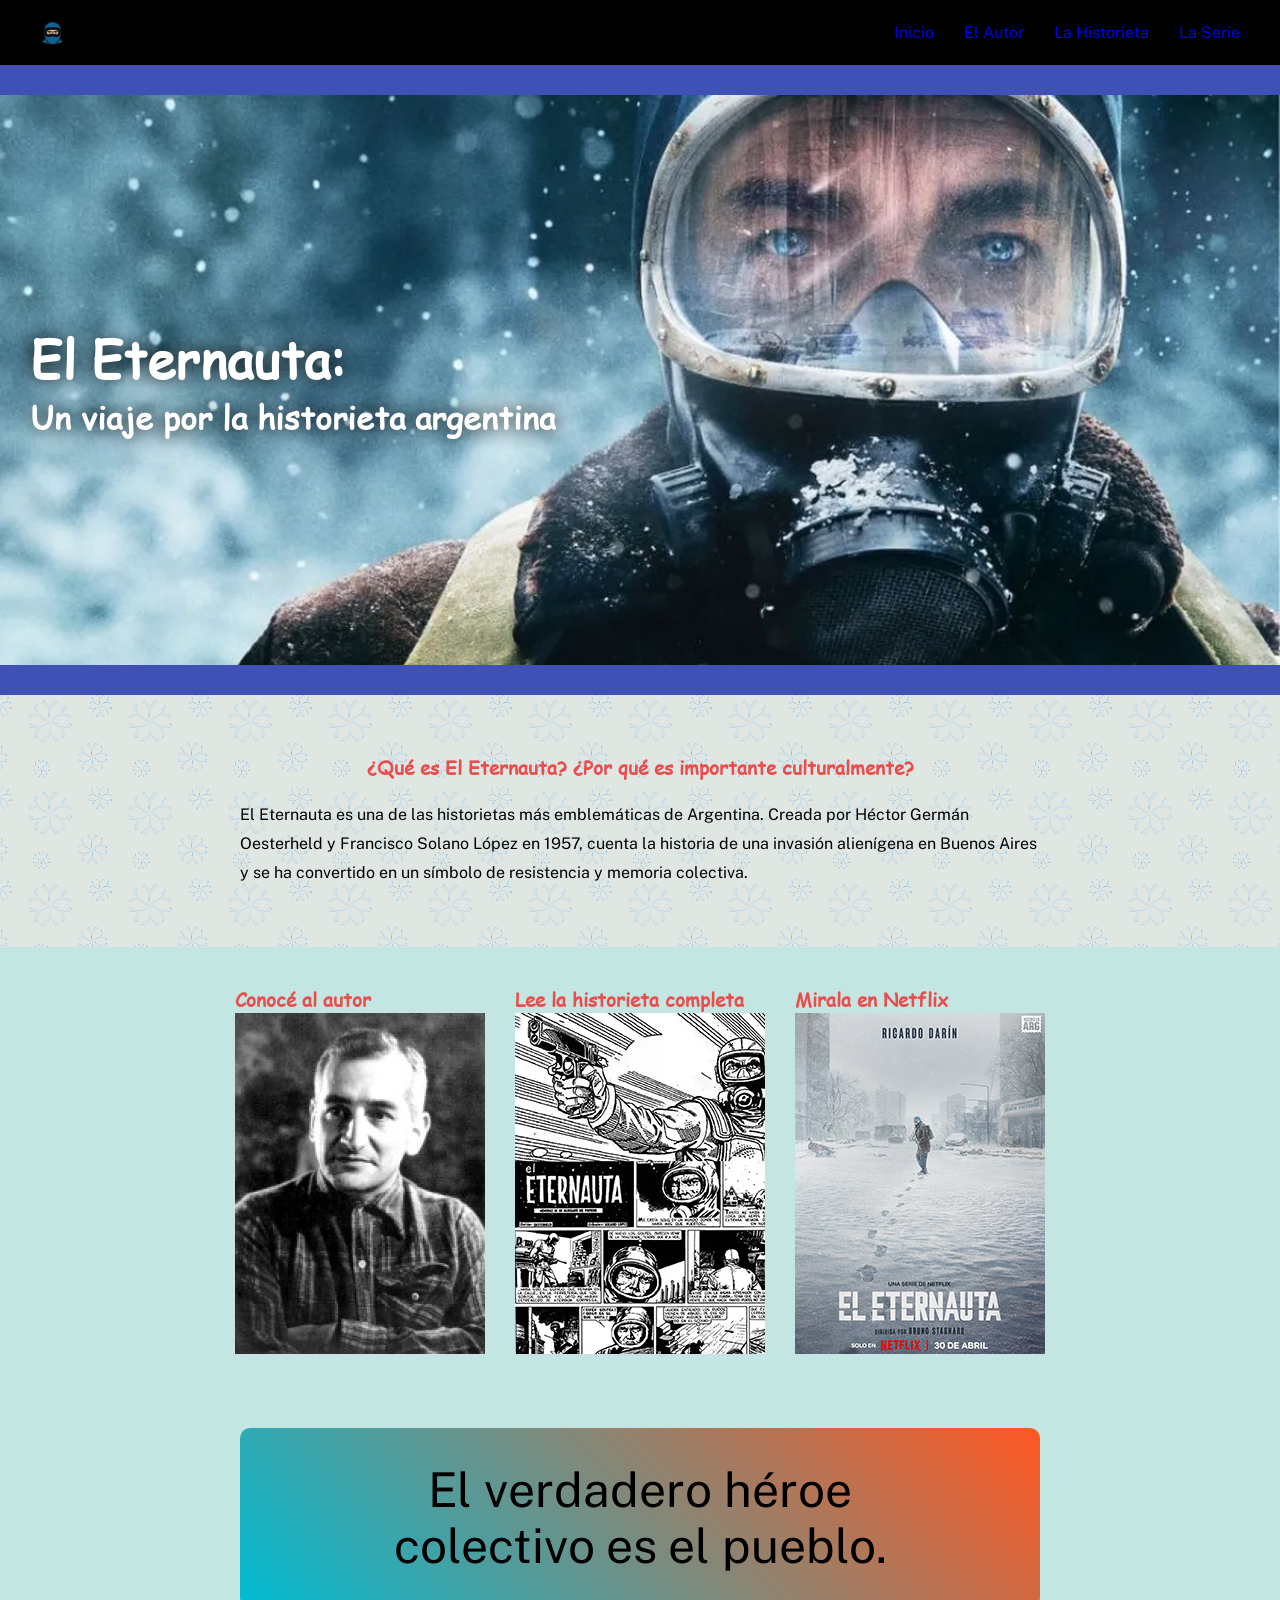
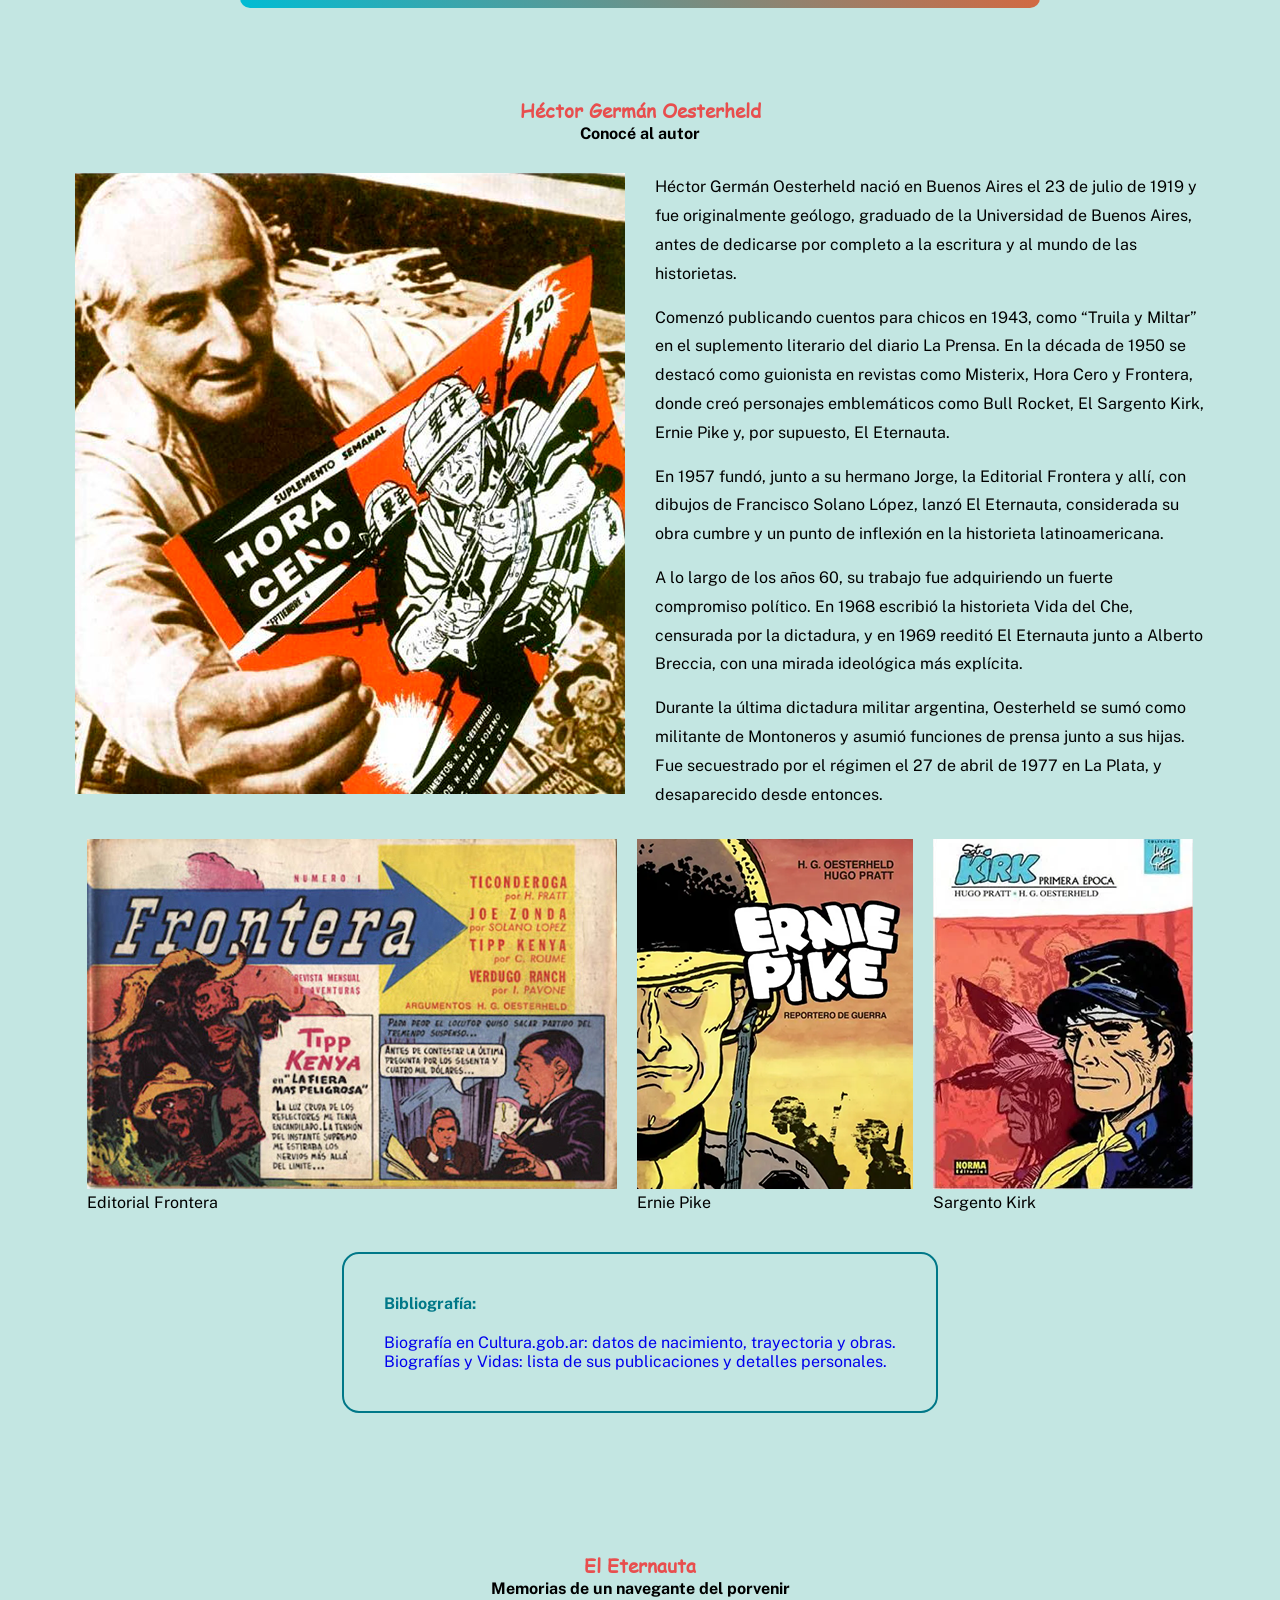
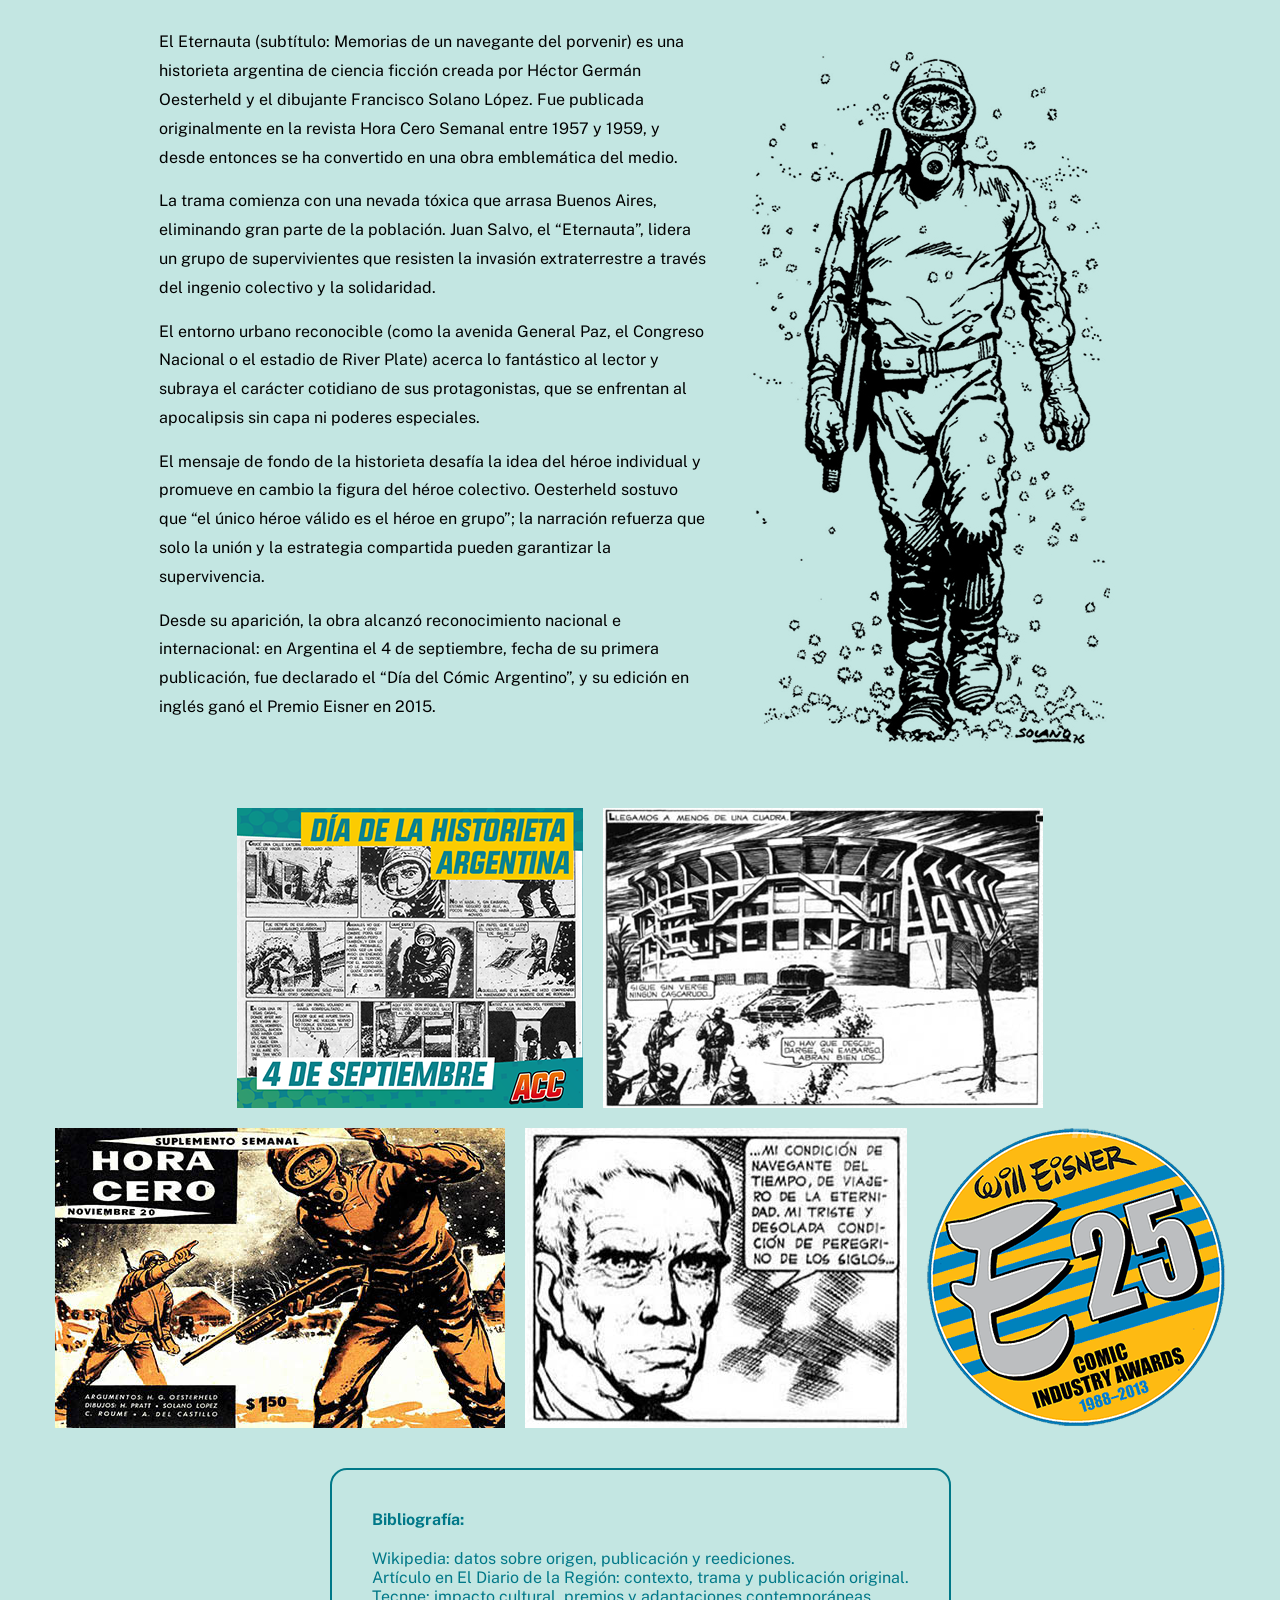
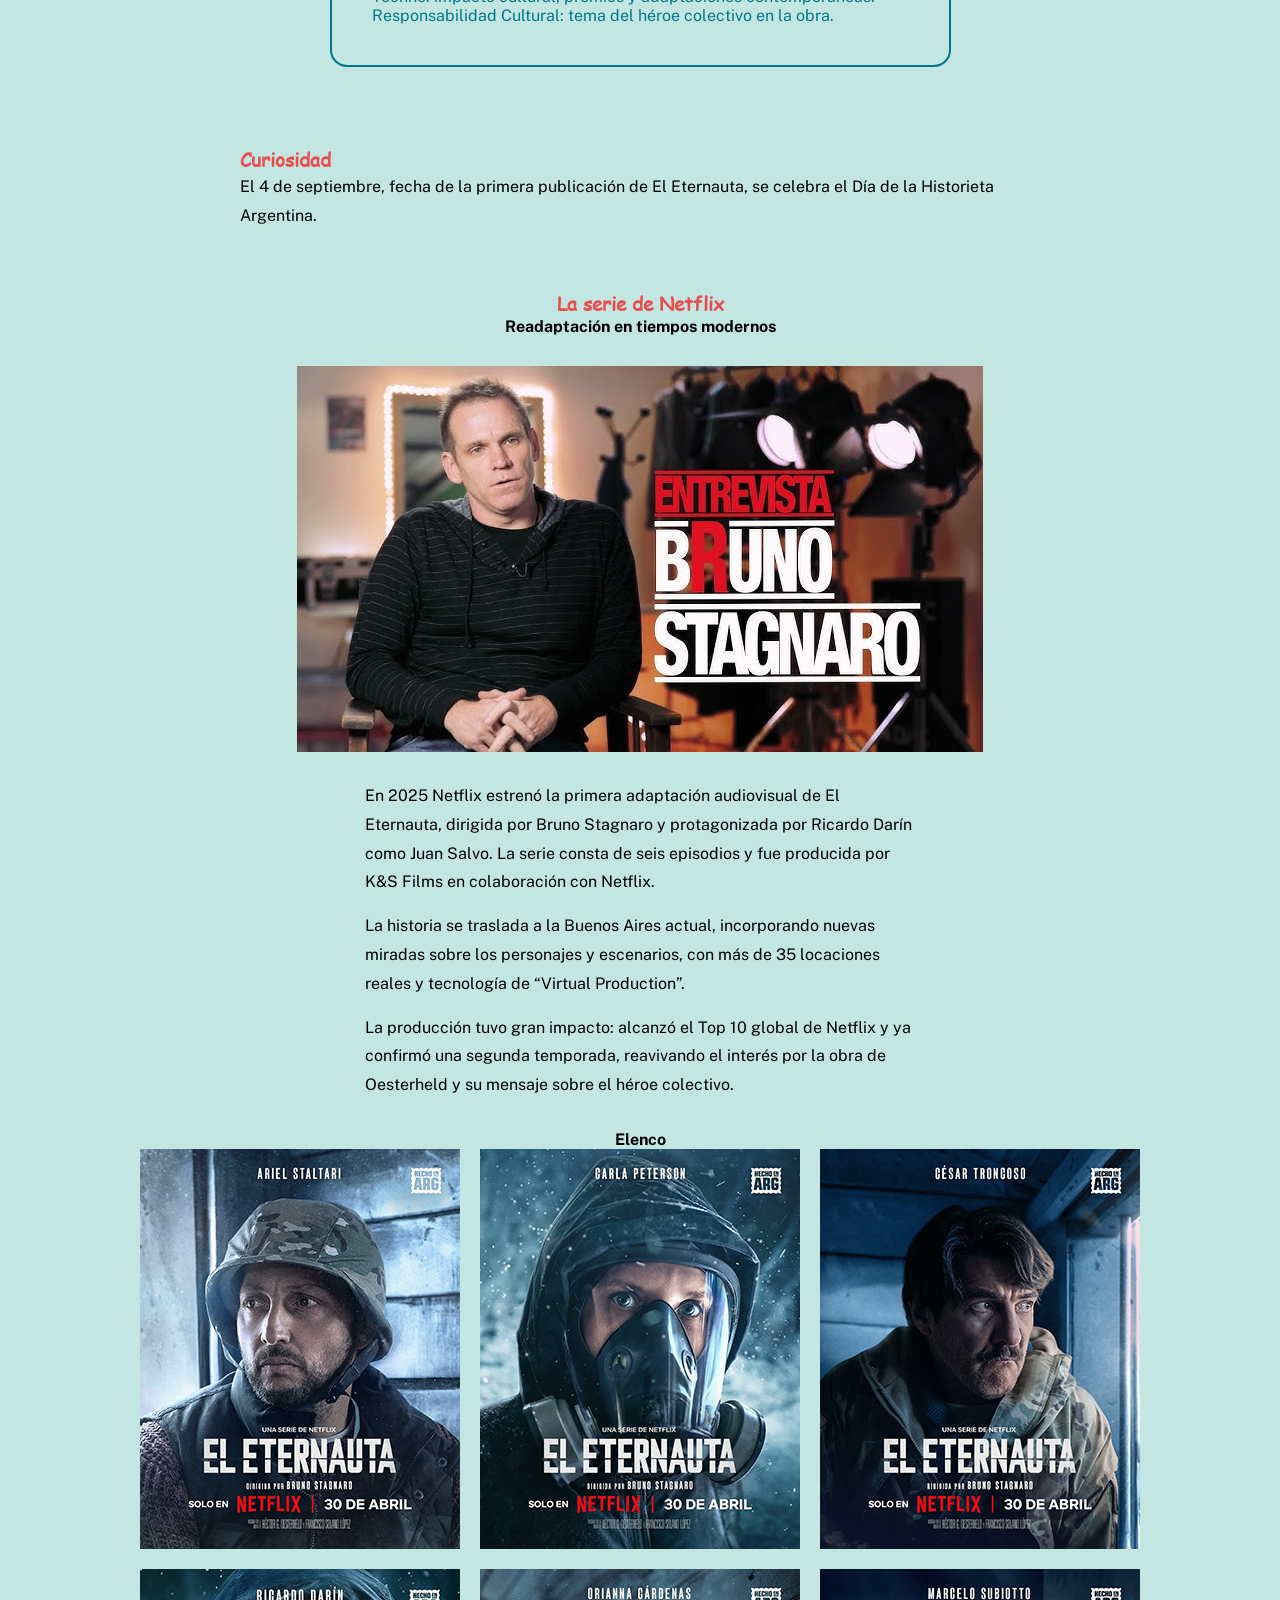
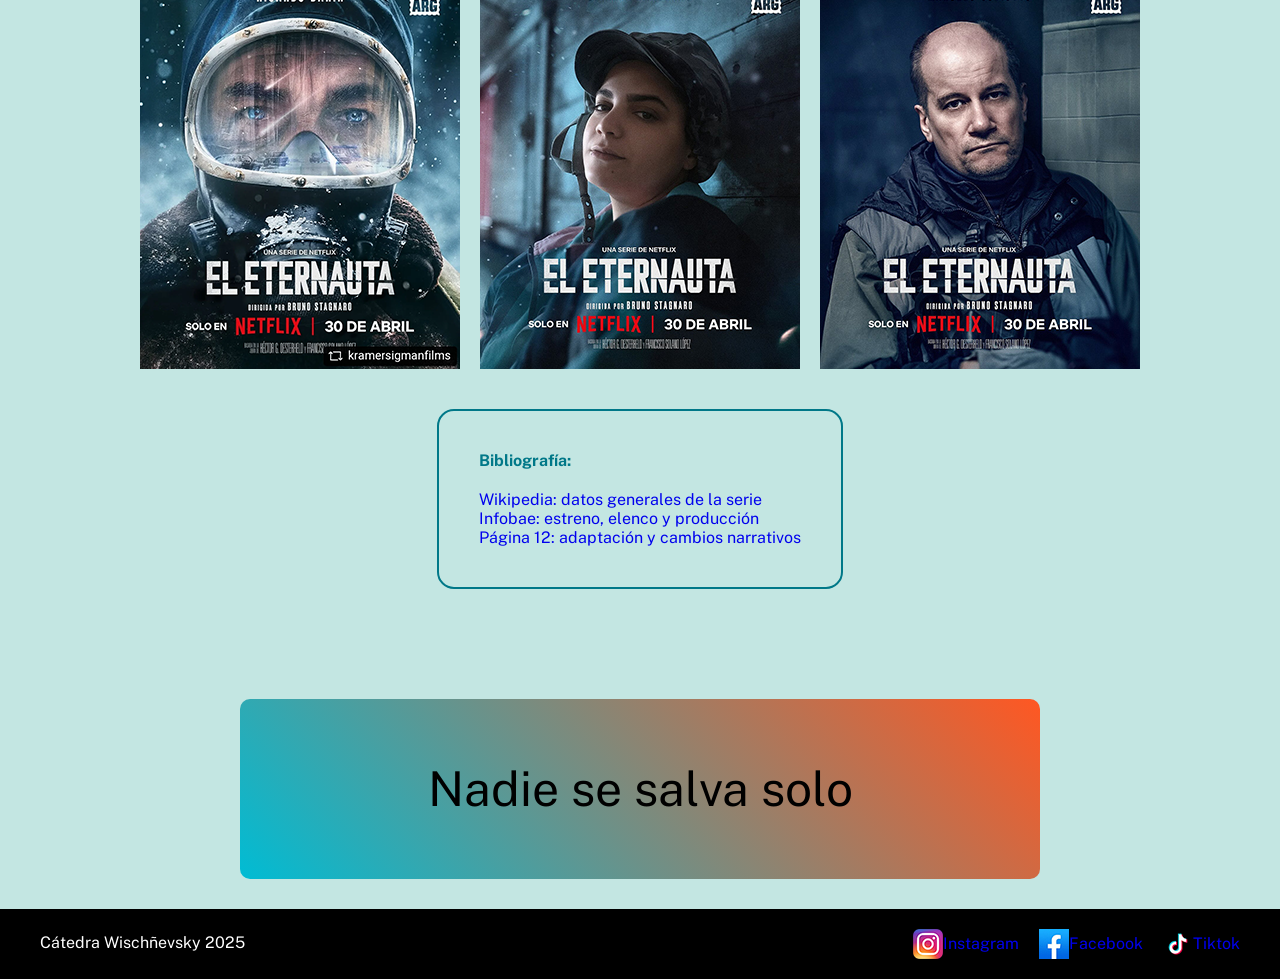
==== commit cfc96f7d: "aplicar flexbox y modificación de cajas para su funcionalidad" ====
--- a/index.html
+++ b/index.html
@@ -12,13 +12,15 @@
 
 <body>
     <header>
-        <img src="img/eternauta-logo.png" alt="Logo del Eternauta" width="25" height="25" />
-        <nav>
-            <a href="#">Inicio</a>
-            <a href="#">El Autor</a>
-            <a href="#">La Historieta</a>
-            <a href="#">La Serie</a>
-        </nav>
+        <div class="contenedor">
+            <img src="img/eternauta-logo.png" alt="Logo del Eternauta" width="25" height="25" />
+            <nav>
+                <a href="#">Inicio</a>
+                <a href="#">El Autor</a>
+                <a href="#">La Historieta</a>
+                <a href="#">La Serie</a>
+            </nav>
+        </div>
     </header>
     <main>
         <!-- Aca va ser un hero -->
@@ -34,7 +36,7 @@
                 convertido en un símbolo de resistencia y memoria colectiva.</p>
         </section>
 
-        <section>
+        <section id="tarjetas">
             <a>
                 <h3>Conocé al autor</h3>
                 <img src="img/hector-german-oesterheld-joven.jpg" alt="Foto de Oesterheld Joven" width="250"
@@ -52,148 +54,201 @@
             </a>
         </section>
 
-        <blockquote class="frase">
+        <blockquote>
             <p>El verdadero héroe colectivo es el pueblo.</p>
         </blockquote>
 
-        <section>
+        <section id="el-autor">
             <h3>Héctor Germán Oesterheld</h3>
             <h4>Conocé al autor</h4>
             <article>
-                <img src="img/el-autor/oesterheld-hora-cero.png" alt="">
-                <p>Héctor Germán Oesterheld nació en Buenos Aires el 23 de julio de 1919 y fue originalmente geólogo,
-                    graduado de la Universidad de Buenos Aires, antes de dedicarse por completo a la escritura y al
-                    mundo de
-                    las historietas.</p>
-                <p>Comenzó publicando cuentos para chicos en 1943, como “Truila y Miltar” en el suplemento literario del
-                    diario <span>La Prensa</span>. En la década de 1950 se destacó como
-                    guionista en revistas como Misterix, Hora Cero y Frontera, donde creó personajes emblemáticos como
-                    Bull
-                    Rocket, El Sargento Kirk, Ernie Pike y, por supuesto, <span>El Eternauta</span>.</p>
-                <p>En 1957 fundó, junto a su hermano Jorge, la Editorial Frontera y allí, con dibujos de Francisco
-                    Solano
-                    López, lanzó <span>El Eternauta</span>, considerada su obra cumbre y un punto de inflexión en la
-                    historieta latinoamericana.</p>
-                <p>A lo largo de los años 60, su trabajo fue adquiriendo un fuerte compromiso político. En 1968 escribió
-                    la
-                    historieta <span>Vida del Che</span>, censurada por la dictadura, y en 1969 reeditó <span>El
-                        Eternauta</span>
-                    junto a Alberto Breccia, con una mirada ideológica más explícita.</p>
-                <p>Durante la última dictadura militar argentina, Oesterheld se sumó como militante de Montoneros y
-                    asumió
-                    funciones de prensa junto a sus hijas. Fue secuestrado por el régimen el 27 de abril de 1977 en La
-                    Plata, y desaparecido desde entonces.</p>
+                <img src="img/el-autor/oesterheld-hora-cero.png" alt="Oesterheld sosteniendo un suplemento de Hora Cero"
+                    width="550" height="621">
+                <div class="composicion-parrafos">
+                    <p>Héctor Germán Oesterheld nació en Buenos Aires el 23 de julio de 1919 y fue originalmente
+                        geólogo,
+                        graduado de la Universidad de Buenos Aires, antes de dedicarse por completo a la escritura y al
+                        mundo de
+                        las historietas.</p>
+                    <p>Comenzó publicando cuentos para chicos en 1943, como “Truila y Miltar” en el suplemento literario
+                        del
+                        diario <span>La Prensa</span>. En la década de 1950 se destacó como
+                        guionista en revistas como Misterix, Hora Cero y Frontera, donde creó personajes emblemáticos
+                        como
+                        Bull
+                        Rocket, El Sargento Kirk, Ernie Pike y, por supuesto, <span>El Eternauta</span>.</p>
+                    <p>En 1957 fundó, junto a su hermano Jorge, la Editorial Frontera y allí, con dibujos de Francisco
+                        Solano
+                        López, lanzó <span>El Eternauta</span>, considerada su obra cumbre y un punto de inflexión en la
+                        historieta latinoamericana.</p>
+                    <p>A lo largo de los años 60, su trabajo fue adquiriendo un fuerte compromiso político. En 1968
+                        escribió
+                        la
+                        historieta <span>Vida del Che</span>, censurada por la dictadura, y en 1969 reeditó <span>El
+                            Eternauta</span>
+                        junto a Alberto Breccia, con una mirada ideológica más explícita.</p>
+                    <p>Durante la última dictadura militar argentina, Oesterheld se sumó como militante de Montoneros y
+                        asumió
+                        funciones de prensa junto a sus hijas. Fue secuestrado por el régimen el 27 de abril de 1977 en
+                        La
+                        Plata, y desaparecido desde entonces.</p>
+                </div>
             </article>
-            <img src="img/el-autor/editorial-frontera.jpg" alt="">
-            <img src="img/el-autor/ernie-pike.webp" alt="">
-            <img src="img/el-autor/sargento-kirk.webp" alt="">
-            <h4>Bibliografía:</h4>
-            <ul>
-                <li><a href="https://www.cultura.gob.ar/hector-g-oesterheld-el-fundador-de-la-historieta-argentina-moderna-9280/"
-                        target="_blank">Biografía en Cultura.gob.ar: datos de nacimiento, trayectoria y obras.</a></li>
-                <li><a href="https://www.biografiasyvidas.com/biografia/o/oesterheld.htm" target="_blank">Biografías y
-                        Vidas: lista de sus publicaciones y detalles personales.</a></li>
-            </ul>
-        </section>
-
-        <section>
+            <div class="galeria">
+                <figure>
+                    <img src="img/el-autor/editorial-frontera.jpg" alt="">
+                    <figcaption>Editorial Frontera</figcaption>
+                </figure>
+                <figure>
+                    <img src="img/el-autor/ernie-pike.webp" alt="">
+                    <figcaption>Ernie Pike</figcaption>
+                </figure>
+                <figure>
+                    <img src="img/el-autor/sargento-kirk.webp" alt="">
+                    <figcaption>Sargento Kirk</figcaption>
+                </figure>
+
+            </div>
+            <div class="bibliografia">
+                <h4>Bibliografía:</h4>
+                <ul>
+                    <li><a href="https://www.cultura.gob.ar/hector-g-oesterheld-el-fundador-de-la-historieta-argentina-moderna-9280/"
+                            target="_blank">Biografía en Cultura.gob.ar: datos de nacimiento, trayectoria y obras.</a>
+                    </li>
+                    <li><a href="https://www.biografiasyvidas.com/biografia/o/oesterheld.htm" target="_blank">Biografías
+                            y
+                            Vidas: lista de sus publicaciones y detalles personales.</a></li>
+                </ul>
+            </div>
+        </section>
+
+        <section id="el-comic">
             <h3>El Eternauta</h3>
             <h4>Memorias de un navegante del porvenir</h4>
             <article>
-                <p><span>El Eternauta</span> (subtítulo: Memorias de un navegante del porvenir) es una
-                    historieta argentina de ciencia ficción creada por Héctor Germán Oesterheld y el dibujante Francisco
-                    Solano López. Fue publicada originalmente en la revista <span>Hora Cero Semanal</span> entre 1957 y
-                    1959, y desde entonces se ha convertido en una obra emblemática del medio.</p>
-                <p>La trama comienza con una nevada tóxica que arrasa Buenos Aires, eliminando gran parte de la
-                    población. Juan Salvo, el “Eternauta”, lidera un grupo de supervivientes que resisten la invasión
-                    extraterrestre a través del ingenio colectivo y la solidaridad.</p>
-                <p>El entorno urbano reconocible (como la avenida General Paz, el Congreso Nacional o el estadio de
-                    River Plate) acerca lo fantástico al lector y subraya el carácter cotidiano de sus protagonistas,
-                    que se enfrentan al apocalipsis sin capa ni poderes especiales.</p>
-                <p>El mensaje de fondo de la historieta desafía la idea del héroe individual y promueve en cambio la
-                    figura del héroe colectivo. Oesterheld sostuvo que “el único héroe válido es el héroe en grupo”; la
-                    narración refuerza que solo la unión y la estrategia compartida pueden garantizar la supervivencia.
-                </p>
-                <p>Desde su aparición, la obra alcanzó reconocimiento nacional e internacional: en Argentina el 4 de
-                    septiembre, fecha de su primera publicación, fue declarado el “Día del Cómic Argentino”, y su
-                    edición en inglés ganó el Premio Eisner en 2015.</p>
+                <div class="composicion-parrafos">
+                    <p><span>El Eternauta</span> (subtítulo: Memorias de un navegante del porvenir) es una
+                        historieta argentina de ciencia ficción creada por Héctor Germán Oesterheld y el dibujante
+                        Francisco
+                        Solano López. Fue publicada originalmente en la revista <span>Hora Cero Semanal</span> entre
+                        1957 y
+                        1959, y desde entonces se ha convertido en una obra emblemática del medio.</p>
+                    <p>La trama comienza con una nevada tóxica que arrasa Buenos Aires, eliminando gran parte de la
+                        población. Juan Salvo, el “Eternauta”, lidera un grupo de supervivientes que resisten la
+                        invasión
+                        extraterrestre a través del ingenio colectivo y la solidaridad.</p>
+                    <p>El entorno urbano reconocible (como la avenida General Paz, el Congreso Nacional o el estadio de
+                        River Plate) acerca lo fantástico al lector y subraya el carácter cotidiano de sus
+                        protagonistas,
+                        que se enfrentan al apocalipsis sin capa ni poderes especiales.</p>
+                    <p>El mensaje de fondo de la historieta desafía la idea del héroe individual y promueve en cambio la
+                        figura del héroe colectivo. Oesterheld sostuvo que “el único héroe válido es el héroe en grupo”;
+                        la
+                        narración refuerza que solo la unión y la estrategia compartida pueden garantizar la
+                        supervivencia.
+                    </p>
+                    <p>Desde su aparición, la obra alcanzó reconocimiento nacional e internacional: en Argentina el 4 de
+                        septiembre, fecha de su primera publicación, fue declarado el “Día del Cómic Argentino”, y su
+                        edición en inglés ganó el Premio Eisner en 2015.</p>
+                </div>
+
                 <img src="img/la-historieta/el-eternauta-fullbody.jpg" alt="">
             </article>
-            <img src="img/la-historieta/dia-de-la-historieta.png" alt="">
-            <img src="img/la-historieta/estadio-river.jpg" alt="">
-            <img src="img/la-historieta/hora-cero-semanal.jpg" alt="">
-            <img src="img/la-historieta/juan-salvo.jpg" alt="">
-            <img src="img/la-historieta/premio-einser.png" alt="">
-            <h4>Bibliografía:</h4>
-            <ul>
-                <li>Wikipedia: datos sobre origen, publicación y reediciones.</li>
-                <li>Artículo en El Diario de la Región: contexto, trama y publicación original.</li>
-                <li>Tecnne: impacto cultural, premios y adaptaciones contemporáneas.</li>
-                <li>Responsabilidad Cultural: tema del héroe colectivo en la obra.</li>
-            </ul>
-        </section>
+            <div class="galeria">
+                <img src="img/la-historieta/dia-de-la-historieta.png" alt="">
+                <img src="img/la-historieta/estadio-river.jpg" alt="">
+                <img src="img/la-historieta/hora-cero-semanal.jpg" alt="">
+                <img src="img/la-historieta/juan-salvo.jpg" alt="">
+                <img src="img/la-historieta/premio-einser.png" alt="">
+            </div>
+
+            <div class="bibliografia">
+                <h4>Bibliografía:</h4>
+                <ul>
+                    <li>Wikipedia: datos sobre origen, publicación y reediciones.</li>
+                    <li>Artículo en El Diario de la Región: contexto, trama y publicación original.</li>
+                    <li>Tecnne: impacto cultural, premios y adaptaciones contemporáneas.</li>
+                    <li>Responsabilidad Cultural: tema del héroe colectivo en la obra.</li>
+                </ul>
+            </div>
+        </section>
+
         <aside>
             <h3>Curiosidad</h3>
             <p>El 4 de septiembre, fecha de la primera publicación de <span>El Eternauta</span>, se celebra el <span>Día
                     de la Historieta Argentina</span>.</p>
         </aside>
-        <section>
+
+        <section id="netflix">
             <h3>La serie de Netflix</h3>
             <h4>Readaptación en tiempos modernos</h4>
             <article>
                 <img src="img/la-serie/bruno-stagnaro.jpg" alt="">
-                <p>En 2025 Netflix estrenó la primera adaptación audiovisual de <span>El Eternauta</span>, dirigida por
-                    Bruno Stagnaro y protagonizada por <span>Ricardo Darín</span> como Juan Salvo. La serie consta de
-                    seis episodios y fue producida por K&S Films en colaboración con Netflix.</p>
-                <p>La historia se traslada a la Buenos Aires actual, incorporando nuevas miradas sobre los personajes y
-                    escenarios, con más de 35 locaciones reales y tecnología de “Virtual Production”.</p>
-                <p>La producción tuvo gran impacto: alcanzó el Top 10 global de Netflix y ya confirmó una segunda
-                    temporada, reavivando el interés por la obra de Oesterheld y su mensaje sobre el héroe colectivo.
-                </p>
+                <div class="composicion-parrafos">
+                    <p>En 2025 Netflix estrenó la primera adaptación audiovisual de <span>El Eternauta</span>, dirigida
+                        por
+                        Bruno Stagnaro y protagonizada por <span>Ricardo Darín</span> como Juan Salvo. La serie consta
+                        de
+                        seis episodios y fue producida por K&S Films en colaboración con Netflix.</p>
+                    <p>La historia se traslada a la Buenos Aires actual, incorporando nuevas miradas sobre los
+                        personajes y
+                        escenarios, con más de 35 locaciones reales y tecnología de “Virtual Production”.</p>
+                    <p>La producción tuvo gran impacto: alcanzó el Top 10 global de Netflix y ya confirmó una segunda
+                        temporada, reavivando el interés por la obra de Oesterheld y su mensaje sobre el héroe
+                        colectivo.
+                    </p>
+                </div>
             </article>
             <h4>Elenco</h4>
-            <img src="img/la-serie/ariel-staltari.jpg" alt="">
-            <img src="img/la-serie/carla-petterson.jpg" alt="">
-            <img src="img/la-serie/césar-troncoso.jpg" alt="">
-            <img src="img/la-serie/ricardo-darín.webp" alt="">
-            <img src="img/la-serie/oriana-cardenas.jpg" alt="">
-            <img src="img/la-serie/marcelo-subiotto.jpg" alt="">
-            <h4>Bibliografía:</h4>
+            <div class="galeria">
+                <img src="img/la-serie/ariel-staltari.jpg" alt="">
+                <img src="img/la-serie/carla-petterson.jpg" alt="">
+                <img src="img/la-serie/césar-troncoso.jpg" alt="">
+                <img src="img/la-serie/ricardo-darín.webp" alt="">
+                <img src="img/la-serie/oriana-cardenas.jpg" alt="">
+                <img src="img/la-serie/marcelo-subiotto.jpg" alt="">
+            </div>
+            <div class="bibliografia">
+                <h4>Bibliografía:</h4>
+                <ul>
+                    <li><a href="https://es.wikipedia.org/wiki/El_Eternauta_(serie_de_televisi%C3%B3n)"
+                            target="_blank">Wikipedia: datos
+                            generales de la serie</a></li>
+                    <li><a href="https://www.infobae.com/que-puedo-ver/2025/03/06/el-eternauta-la-iconica-novela-grafica-argentina-llega-a-netflix-con-una-ambiciosa-adaptacion-audiovisual/"
+                            target="_blank">Infobae:
+                            estreno, elenco y producción</a></li>
+                    <li><a href="https://www.pagina12.com.ar/822278-el-eternauta-respeto-la-serie-de-netflix-la-esencia-del-comi"
+                            target="_blank">Página
+                            12: adaptación y cambios narrativos</a>
+                    </li>
+                </ul>
+            </div>
+        </section>
+
+        <blockquote>
+            <p>Nadie se salva solo</p>
+        </blockquote>
+
+    </main>
+    
+    <footer>
+        <div class="contenedor">
+            <p>Cátedra Wischñevsky 2025</p>
             <ul>
-                <li><a href="https://es.wikipedia.org/wiki/El_Eternauta_(serie_de_televisi%C3%B3n)"
-                        target="_blank">Wikipedia: datos
-                        generales de la serie</a></li>
-                <li><a href="https://www.infobae.com/que-puedo-ver/2025/03/06/el-eternauta-la-iconica-novela-grafica-argentina-llega-a-netflix-con-una-ambiciosa-adaptacion-audiovisual/"
-                        target="_blank">Infobae:
-                        estreno, elenco y producción</a></li>
-                <li><a href="https://www.pagina12.com.ar/822278-el-eternauta-respeto-la-serie-de-netflix-la-esencia-del-comi"
-                        target="_blank">Página
-                        12: adaptación y cambios narrativos</a>
+                <li>
+                    <img src="img/instagram_icon.png" alt="ícono facebook">
+                    <a href="https://www.instagram.com/eleternauta_ok/">Instagram</a>
+                </li>
+                <li>
+                    <img src="img/facebook.jpg" alt="ícono facebook">
+                    <a href="https://www.facebook.com/watch/?v=2194918857628965">Facebook</a>
+                </li>
+                <li>
+                    <img src="img/tiktok-icon.webp" alt="ícono tiktok">
+                    <a href="https://www.tiktok.com/@eleternauta2025?lang=es-419">Tiktok</a>
                 </li>
             </ul>
-        </section>
-
-        <blockquote class="frase">
-            <p>Nadie se salva solo</p>
-        </blockquote>
-
-    </main>
-    <footer>
-        <p>Cátedra Wischñevsky 2025</p>
-        <ul>
-            <li>
-                <img src="img/instagram_icon.png" alt="ícono facebook">
-                <a href="https://www.instagram.com/eleternauta_ok/">Instagram</a>
-            </li>
-            <li>
-                <img src="img/facebook.jpg" alt="ícono facebook">
-                <a href="https://www.facebook.com/watch/?v=2194918857628965">Facebook</a>
-            </li>
-            <li>
-                <img src="img/tiktok-icon.webp" alt="ícono tiktok">
-                <a href="https://www.tiktok.com/@eleternauta2025?lang=es-419">Tiktok</a>
-            </li>
-        </ul>
+        </div>
     </footer>
 </body>
 
--- a/estilos.css
+++ b/estilos.css
@@ -33,7 +33,6 @@
 
 * {
     font-family: "Public Sans", sans-serif;
-    text-align: center;
     list-style: none;
     text-decoration: none;
     margin: 0;
@@ -45,6 +44,41 @@
     background-color: #c3e6e2;
 }
 
+header,
+footer {
+    display: flex;
+    justify-content: center;
+    padding: 20px;
+    background-color: black;
+}
+
+nav {
+    display: flex;
+    gap: 30px;
+}
+
+main {
+    display: flex;
+    flex-direction: column;
+    align-items: center;
+}
+
+section {
+    width: 100%;
+    display: flex;
+    flex-direction: column;
+    align-items: center;
+    padding: 60px 20px;
+}
+
+.contenedor {
+    display: flex;
+    align-items: center;
+    justify-content: space-between;
+    width: 100vw;
+    max-width: 1200px;
+}
+
 /*aca empiezan las aplicaciones*/
 
 h1,
@@ -58,7 +92,7 @@
 h1,
 h2 {
     text-align: left;
-    color: #fbf5e7;
+    color: unset;
 }
 
 h1 {
@@ -75,9 +109,8 @@
 }
 
 p {
-    text-wrap-style: balance;
-    text-align: center;
     line-height: 1.8rem;
+    max-width: 800px;
 }
 
 #hero {
@@ -86,31 +119,116 @@
     background-position: center;
     height: 70vh;
     padding: 30px;
-    margin: 20px 0;
     border-top-width: 30px;
     border-bottom-width: 30px;
     border-left-width: 0;
     border-right-width: 0;
     border-color: #3F51B5;
     border-style: solid;
+    text-shadow: 0px 0px 20px black;
+    color: white;
+    display: flex;
+    flex-direction: column;
+    justify-content: center;
+    align-items: flex-start;
 }
 
 
 #bienvenida {
     background-image: url(img/snow-pattern.png);
-}
-
-.frase {
+    display: flex;
+    flex-direction: column;
+    align-items: center;
+    padding: 60px 20px;
+    gap: 20px;
+}
+
+#tarjetas {
+    display: flex;
+    justify-content: center;
+    gap: 30px;
+    padding: 40px 20px;
+    flex-direction: row;
+}
+
+.galeria {
+    display: flex;
+    justify-content: center;
+    flex-wrap: wrap;
+    gap: 20px;
+}
+
+blockquote {
     font-size: 3rem;
     background: linear-gradient(45deg, #00BCD4, #FF5722);
     padding: 20px;
     min-height: 20vh;
     line-height: 3rem;
+    width: 100vw;
     max-width: 800px;
     margin: 30px 0;
     border-radius: 10px;
+    display: flex;
+    align-items: center;
+    justify-content: center;
 
     p {
         line-height: 3.5rem;
+        text-align: center;
+        text-wrap: balance;
     }
 }
+
+.composicion-parrafos {
+    max-width: 550px;
+    display: flex;
+    flex-direction: column;
+    gap: 15px;
+    min-width: 420px;
+}
+
+.bibliografia {
+    padding: 40px;
+    border: #007888 2px solid;
+    margin: 40px 0 20px 0;
+    border-radius: 17px;
+    corner-shape: scoop;
+    display: flex;
+    flex-direction: column;
+    gap: 20px;
+    color: #007888;
+}
+
+#el-autor,
+#el-comic,
+#netflix {
+    article {
+        display: flex;
+        justify-content: center;
+        gap: 30px;
+        padding: 30px;
+        flex-wrap: wrap;
+    }
+}
+
+#el-comic article img {
+    mix-blend-mode: multiply
+}
+
+#netflix .galeria {
+    max-width: 1200px;
+}
+
+footer {
+    color: white;
+
+    ul {
+        display: flex;
+        gap: 20px;
+
+        li {
+            display: flex;
+            align-items: center;
+        }
+    }
+}
